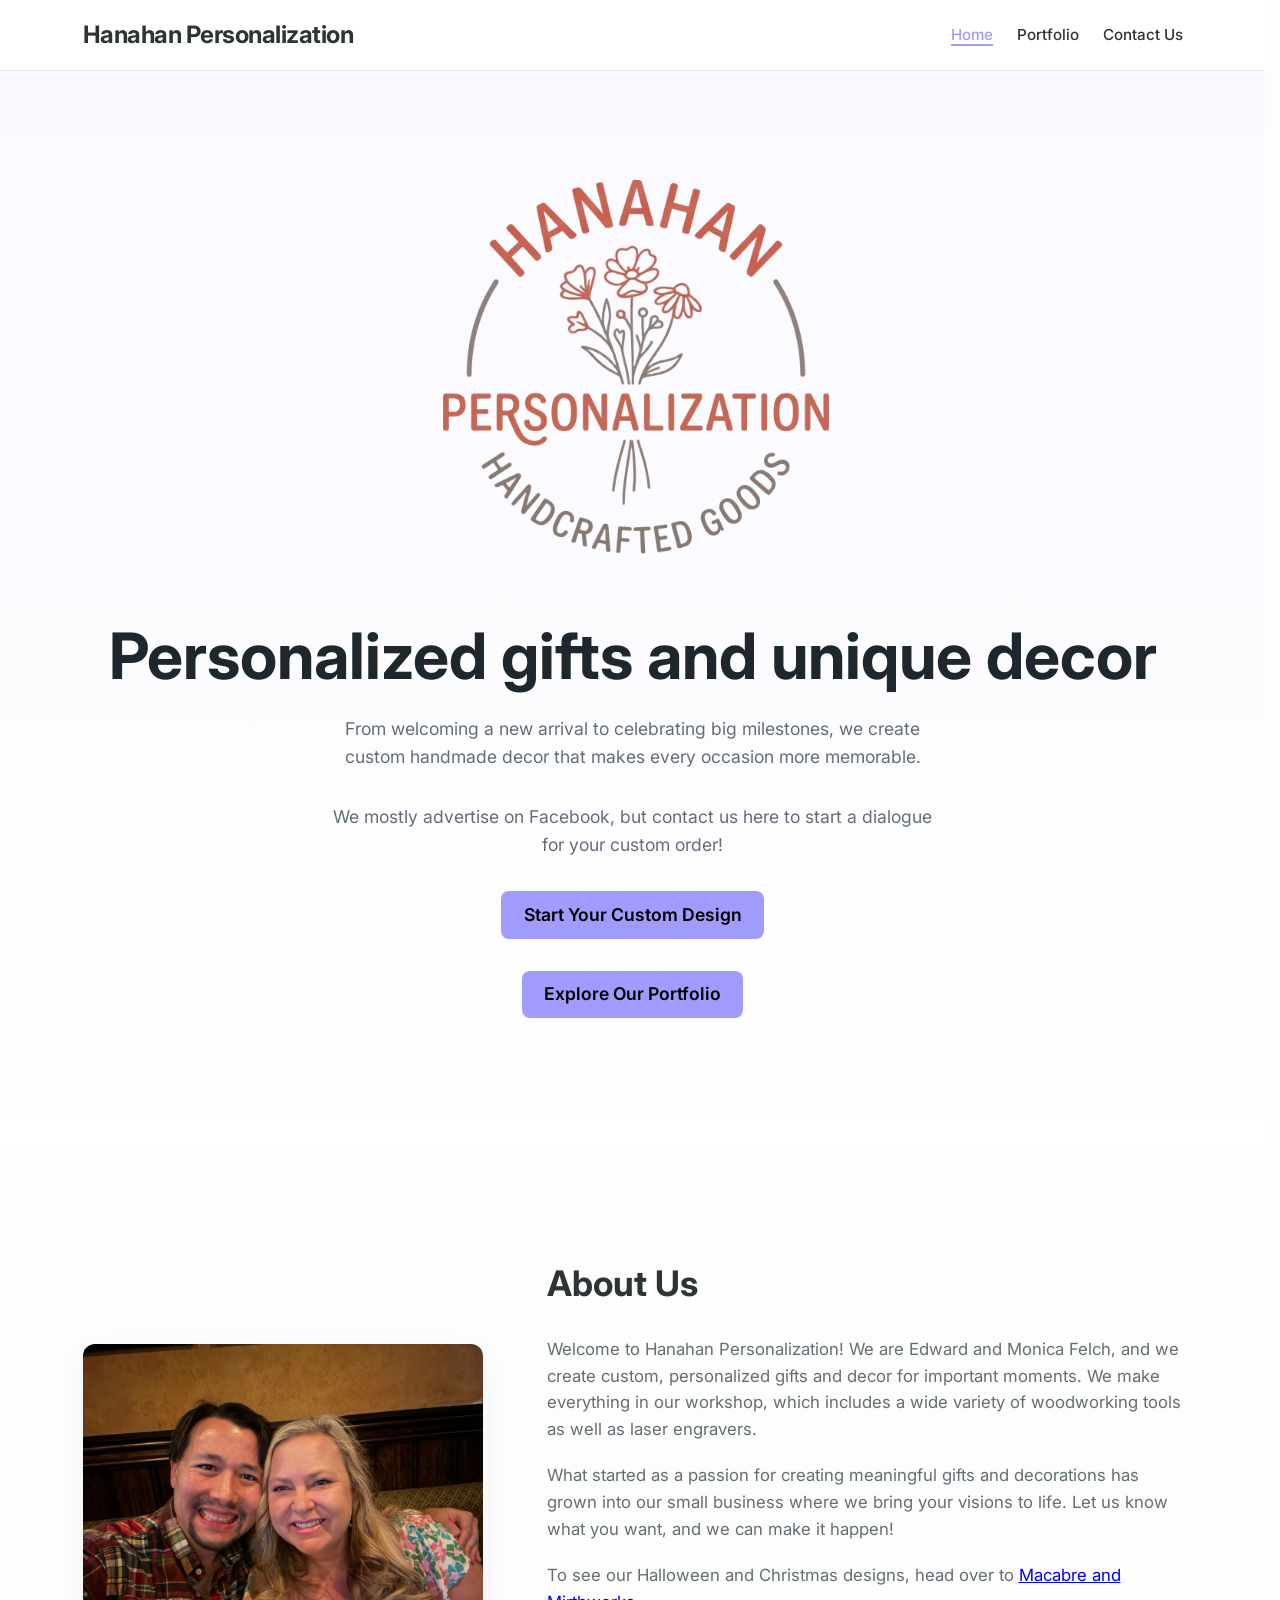
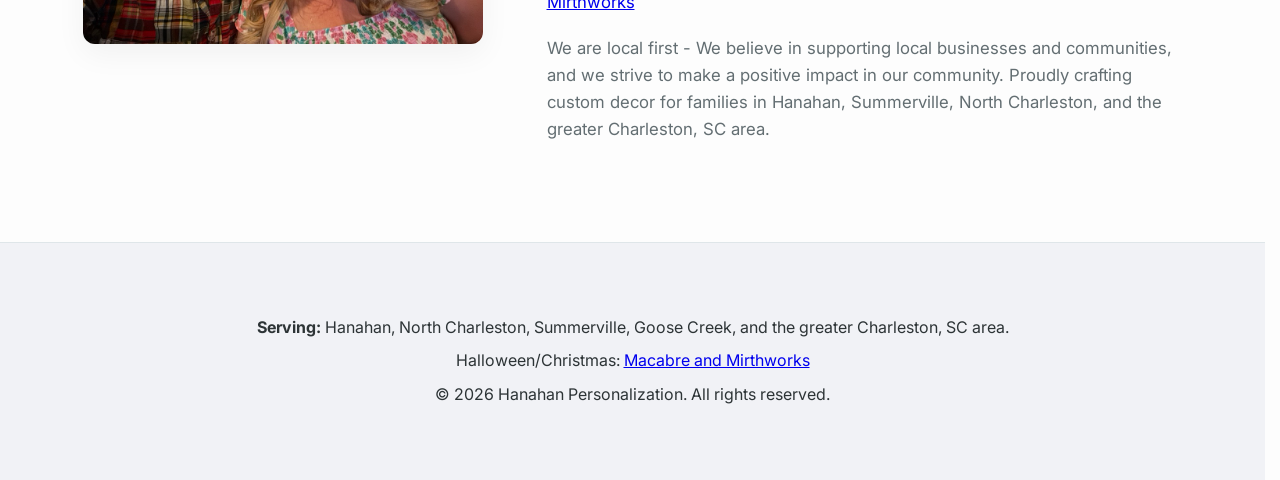
==== index.html @ 1713a5b5 "updates" ====
<!DOCTYPE html>
<html lang="en">
<head>
    <meta charset="utf-8">
    <title>Custom Handmade Gifts & Laser Engraving | Hanahan Personalization</title>
    <meta content="Discover custom handmade decor and personalized wooden gifts by Hanahan Personalization. Local woodworking and laser engraving for unique gifts." name="description">
    <meta content="Hanahan Personalization, custom gifts Hanahan SC, personalized nursery decor, handmade graduation gifts, laser engraved gifts Charleston" name="keywords">
    <meta content="Hanahan Personalization" name="author">
    <meta content="width=device-width, initial-scale=1" name="viewport">

    <!-- Canonical Tag -->
    <link rel="canonical" href="https://hanahanpersonalization.com/">

    <!-- Open Graph / Facebook -->
    <meta property="og:type" content="website">
    <meta property="og:url" content="https://hanahanpersonalization.com/">
    <meta property="og:title" content="Custom Handmade Gifts & Laser Engraving | Hanahan Personalization">
    <meta property="og:description" content="Discover custom handmade decor and personalized wooden gifts by Hanahan Personalization. Local woodworking and laser engraving for unique gifts.">
    <meta property="og:image" content="https://hanahanpersonalization.com/images/logo.svg">

    <!-- Twitter -->
    <meta name="twitter:card" content="summary_large_image">
    <meta name="twitter:url" content="https://hanahanpersonalization.com/">
    <meta name="twitter:title" content="Custom Handmade Gifts & Laser Engraving | Hanahan Personalization">
    <meta name="twitter:description" content="Discover custom handmade decor and personalized wooden gifts by Hanahan Personalization. Local woodworking and laser engraving for unique gifts.">
    <meta name="twitter:image" content="https://hanahanpersonalization.com/images/logo.svg">
    
    <!-- Structured Data for SEO -->
    <script type="application/ld+json">
    {
      "@context": "https://schema.org",
      "@type": "LocalBusiness",
      "name": "Hanahan Personalization",
      "image": "https://hanahanpersonalization.com/images/logo.svg",
      "@id": "https://hanahanpersonalization.com",
      "url": "https://hanahanpersonalization.com",
      "telephone": "",
      "address": {
        "@type": "PostalAddress",
        "streetAddress": "",
        "addressLocality": "Hanahan",
        "addressRegion": "SC",
        "postalCode": "29410",
        "addressCountry": "US"
      },
      "geo": {
        "@type": "GeoCoordinates",
        "latitude": 32.9235,
        "longitude": -80.0165
      },
      "areaServed": [
        {
          "@type": "City",
          "name": "Hanahan"
        },
        {
          "@type": "City",
          "name": "Charleston"
        },
        {
          "@type": "City",
          "name": "North Charleston"
        },
        {
          "@type": "City",
          "name": "Summerville"
        },
        {
          "@type": "City",
          "name": "Goose Creek"
        }
      ],
      "openingHoursSpecification": {
        "@type": "OpeningHoursSpecification",
        "dayOfWeek": [
          "Monday",
          "Tuesday",
          "Wednesday",
          "Thursday",
          "Friday",
          "Saturday",
          "Sunday"
        ],
        "opens": "00:00",
        "closes": "23:59"
      },
      "sameAs": [
        "https://www.facebook.com/hanahanpersonalization"
      ]
    }
    </script>
    
    <link href="https://fonts.googleapis.com" rel="preconnect">
    <link crossorigin href="https://fonts.gstatic.com" rel="preconnect">
    <link href="https://fonts.googleapis.com/css2?family=Inter:wght@400;500;600;700&display=swap" rel="stylesheet">
    
    <link href="styles.css" rel="stylesheet">
    <link rel="icon" type="image/svg+xml" href="images/logo.svg">
    <link rel="icon" type="image/x-icon" href="images/logo.ico">
</head>
<body>

<header class="site-header">
    <div class="container header-inner">
        <a class="logo" href="/">
            <span>Hanahan Personalization</span>
        </a>
        <button class="nav-toggle" aria-label="Toggle navigation">
            <span class="bar"></span>
            <span class="bar"></span>
            <span class="bar"></span>
        </button>
        <nav class="nav">
            <ul>
                <li><a class="active" href="/">Home</a></li>
                <li><a href="portfolio.html">Portfolio</a></li>
                <li><a href="contact.html">Contact Us</a></li>
            </ul>
        </nav>
    </div>
</header>

<script>
    const navToggle = document.querySelector('.nav-toggle');
    const nav = document.querySelector('.nav');

    navToggle.addEventListener('click', () => {
        nav.classList.toggle('is-open');
        navToggle.classList.toggle('is-active');
    });

    // Close menu when clicking outside
    document.addEventListener('click', (e) => {
        if (!nav.contains(e.target) && !navToggle.contains(e.target)) {
            nav.classList.remove('is-open');
            navToggle.classList.remove('is-active');
        }
    });
</script>

<main>
    <section class="hero">
        <div class="container">
            <div class="hero-logo">
                <img src="images/logo.svg" alt="Hanahan Personalization Logo" class="hero-logo-icon">
            </div>
            <h1>Personalized gifts and unique decor</h1>
            <p>From welcoming a new arrival to celebrating big milestones, we create custom handmade decor that makes every occasion more memorable.</p>
            <p>We mostly advertise on Facebook, but contact us here to start a dialogue for your custom order!</p>
            <p><a class="btn btn-primary" href="contact.html">Start Your Custom Design</a></p>
            <p><a class="btn btn-primary" href="portfolio.html">Explore Our Portfolio</a></p>
        </div>
    </section>
    
    <section class="section about-us" id="about">
        <div class="container about-inner">
            <div class="about-image">
                <img src="images/aboutus.jpeg" alt="Hanahan Personalization Founder">
            </div>
            <div class="about-content">
                <div class="section-title" style="text-align: left; margin-bottom: 1.5rem;">
                    <h2>About Us</h2>
                </div>
                <p>Welcome to Hanahan Personalization! We are Edward and Monica Felch, and we create custom, personalized gifts and decor for important moments. We make everything in our workshop, which includes a wide variety of woodworking tools as well as laser engravers.</p>
                <p>What started as a passion for creating meaningful gifts and decorations has grown into our small business where we bring your visions to life. Let us know what you want, and we can make it happen!</p>
                <p>To see our Halloween and Christmas designs, head over to <a href="https://www.macabreandmirthworks.com" target="_blank" rel="noopener noreferrer">Macabre and Mirthworks</a></p>
                <p>We are local first - We believe in supporting local businesses and communities, and we strive to make a positive impact in our community. Proudly crafting custom decor for families in Hanahan, Summerville, North Charleston, and the greater Charleston, SC area.</p>
            </div>
        </div>
    </section>
</main>

<footer class="site-footer">
    <div class="container footer-grid">
        <div class="footer-info">
            <p><strong>Serving:</strong> Hanahan, North Charleston, Summerville, Goose Creek, and the greater Charleston, SC area.</p>
            <p>Halloween/Christmas: <a href="https://www.macabreandmirthworks.com" target="_blank" rel="noopener noreferrer">Macabre and Mirthworks</a></p>
            <p>&copy; 2026 Hanahan Personalization. All rights reserved.</p>
        </div>
    </div>
</footer>

</body>
</html>
---- styles.css ----
:root {
    --bg: #fdfdfd;
    --panel: #ffffff;
    --text: #2d3436;
    --muted: #636e72;
    --brand: #a29bfe; /* soft lilac/lavender */
    --accent: #55efc4; /* soft mint */
    --border: #dfe6e9;
    --shadow: rgba(0,0,0,0.05);
}

* { box-sizing: border-box; }
html, body { height: 100%; }
html { scroll-behavior: smooth; scrollbar-gutter: stable; }
body {
    margin: 0;
    background-color: var(--bg);
    color: var(--text);
    font-family: 'Inter', system-ui, -apple-system, sans-serif;
    line-height: 1.6;
}

img { max-width: 100%; height: auto; display: block; border-radius: 8px; }

.container { width: min(1100px, 92%); margin: 0 auto; }

/* Header */
.site-header {
    position: sticky; top: 0; z-index: 20;
    background: rgba(255, 255, 255, 0.9);
    backdrop-filter: blur(10px);
    border-bottom: 1px solid var(--border);
    padding: 1rem 0;
}
.header-inner { display: flex; align-items: center; justify-content: space-between; }

.logo {
    display: flex; align-items: center; gap: .8rem; color: var(--text); text-decoration: none;
    font-size: 1.5rem; font-weight: 700; letter-spacing: -0.5px;
}
.logo-icon {
    width: 40px; height: 40px; border-radius: 10px;
    display: flex; align-items: center; justify-content: center;
}

/* Navigation */
.nav ul { list-style: none; display: flex; gap: 1.5rem; margin: 0; padding: 0; }
.nav a { color: var(--text); text-decoration: none; font-weight: 500; font-size: 0.95rem; }
.nav a:hover:not(.btn) { color: var(--brand); }
.nav a.active { color: var(--brand); border-bottom: 2px solid var(--brand); }

/* Mobile Navigation Toggle */
.nav-toggle {
    display: none;
    flex-direction: column;
    justify-content: space-around;
    width: 2rem;
    height: 2rem;
    background: transparent;
    border: none;
    cursor: pointer;
    padding: 0;
    z-index: 30;
}

.nav-toggle .bar {
    width: 2rem;
    height: 0.25rem;
    background: var(--text);
    border-radius: 10px;
    transition: all 0.3s linear;
    position: relative;
    transform-origin: 1px;
}

@media (max-width: 768px) {
    .nav-toggle {
        display: flex;
    }

    .nav {
        position: absolute;
        top: 100%;
        right: 0;
        background: var(--panel);
        width: 100%;
        border-bottom: 1px solid var(--border);
        padding: 1rem 0;
        display: none;
        box-shadow: 0 10px 15px var(--shadow);
    }

    .nav.is-open {
        display: block;
    }

    .nav ul {
        flex-direction: column;
        align-items: center;
        gap: 1rem;
    }

    .nav a.active {
        border-bottom: none;
        color: var(--brand);
        font-weight: 700;
    }

    /* Hamburger Animation */
    .nav-toggle.is-active .bar:nth-child(1) {
        transform: rotate(45deg);
    }

    .nav-toggle.is-active .bar:nth-child(2) {
        opacity: 0;
    }

    .nav-toggle.is-active .bar:nth-child(3) {
        transform: rotate(-45deg);
    }
}

/* Forms */
.contact-container {
    max-width: 600px;
    margin: 0 auto;
}

.contact-form {
    background: var(--panel);
    padding: 2.5rem;
    border-radius: 12px;
    border: 1px solid var(--border);
    box-shadow: 0 4px 6px var(--shadow);
}

.form-row {
    margin-bottom: 1.5rem;
}

.form-row label {
    display: block;
    margin-bottom: 0.5rem;
    font-weight: 500;
    font-size: 0.9rem;
    color: var(--text);
}

.form-row input, 
.form-row textarea {
    width: 100%;
    padding: 0.8rem;
    border: 1px solid var(--border);
    border-radius: 8px;
    font-family: inherit;
    font-size: 1rem;
    transition: all 0.2s;
    background-color: #fff;
}

.form-row input:focus, 
.form-row textarea:focus {
    outline: none;
    border-color: var(--brand);
    box-shadow: 0 0 0 3px rgba(162, 155, 254, 0.1);
}

.hp-field {
    display: none;
}

.form-actions {
    margin-top: 2rem;
}

.form-actions .btn {
    width: 100%;
    border: none;
    cursor: pointer;
    font-size: 1rem;
}

.contact-info {
    margin-top: 3rem;
    text-align: center;
}

.contact-info a {
    color: var(--brand);
    text-decoration: none;
    font-weight: 600;
}

.contact-info a:hover {
    text-decoration: underline;
}

/* Hero */
.hero { padding: 6rem 0; text-align: center; background: linear-gradient(to bottom, #f9f9ff, #ffffff); }
.hero-logo { margin-bottom: 2rem; display: flex; justify-content: center; }
.hero-logo-icon { width: 400px; height: 400px; max-width: 90%; }
.hero h1 { font-size: clamp(2.5rem, 5vw, 4rem); line-height: 1.1; margin-bottom: 1.5rem; color: #1e272e; }
.hero p { max-width: 600px; margin: 0 auto 2rem; color: var(--muted); font-size: 1.1rem; }

/* Sections */
.section { padding: 5rem 0; }
.section-title { text-align: center; margin-bottom: 3rem; }
.section-title h2 { font-size: 2.2rem; margin-bottom: 0.5rem; }
.section-title p { color: var(--muted); }

/* About Us */
.about-inner {
    display: flex;
    align-items: center;
    gap: 4rem;
}
.about-image {
    flex: 1;
    max-width: 400px;
}
.about-image img {
    width: 100%;
    border-radius: 12px;
    box-shadow: 0 10px 30px var(--shadow);
}
.about-content {
    flex: 1.5;
}
.about-content p {
    margin-bottom: 1.2rem;
    font-size: 1.05rem;
    color: var(--muted);
}
@media (max-width: 768px) {
    .about-inner {
        flex-direction: column;
        gap: 2rem;
        text-align: center;
    }
    .about-content .section-title {
        text-align: center !important;
    }
}

/* Product Grid */
.portfolio-group {
    margin-bottom: 4rem;
}
.group-title {
    font-size: 1.8rem;
    margin-bottom: 1.5rem;
    padding-bottom: 0.5rem;
    border-bottom: 2px solid var(--brand);
    display: inline-block;
}
.empty-message {
    color: var(--muted);
    font-style: italic;
    grid-column: 1 / -1;
    padding: 2rem;
    background: #f8f9fa;
    border-radius: 8px;
    text-align: center;
}
.product-grid {
    display: grid;
    grid-template-columns: repeat(5, 1fr);
    gap: 1rem;
}
@media (max-width: 900px) {
    .product-grid {
        grid-template-columns: repeat(auto-fit, minmax(150px, 1fr));
    }
}
.product-card {
    background: var(--panel);
    border: 1px solid var(--border);
    border-radius: 12px;
    overflow: hidden;
    transition: transform 0.2s, box-shadow 0.2s;
    cursor: zoom-in;
}
.product-card:hover {
    transform: translateY(-5px);
    box-shadow: 0 10px 20px var(--shadow);
}
.product-image {
    aspect-ratio: 1/1;
    overflow: hidden;
    background: #f1f2f6;
    position: relative;
}
.product-image::after {
    content: '';
    position: absolute;
    inset: 0;
    background: var(--brand);
    opacity: 0;
    transition: opacity 0.3s ease;
    mix-blend-mode: overlay;
}
.product-card:hover .product-image::after {
    opacity: 0.2;
}
.product-image img {
    width: 100%; height: 100%; object-fit: cover;
    transition: transform 0.5s cubic-bezier(0.4, 0, 0.2, 1);
}
.product-card:hover .product-image img {
    transform: scale(1.08);
}
.product-info { padding: 0.8rem; }
.product-info h3 { margin: 0 0 0.3rem; font-size: 1rem; }
.product-info p { margin: 0; color: var(--muted); font-size: 0.8rem; }

/* Image modal */
.modal {
    position: fixed;
    inset: 0;
    display: grid;
    place-items: center;
    background: rgba(0, 0, 0, 0.8);
    opacity: 0;
    visibility: hidden;
    transition: opacity .2s ease, visibility .2s ease;
    z-index: 1000;
}
.modal.is-open {
    opacity: 1;
    visibility: visible;
}
.modal-backdrop {
    position: absolute;
    inset: 0;
}
.modal-dialog {
    position: relative;
    background: var(--panel);
    border: 1px solid var(--border);
    border-radius: 12px;
    padding: 0.5rem;
    box-shadow: 0 20px 50px rgba(0,0,0,0.3);
    width: fit-content;
    max-width: 95vw;
    max-height: 95vh;
    display: flex;
    flex-direction: column;
    align-items: center;
}
.modal-dialog img {
    max-width: 100%;
    width: auto;
    height: auto;
    display: block;
    border-radius: 8px;
    object-fit: contain;
    max-height: 80vh;
}
.modal-caption {
    margin: 0.5rem 0.25rem 0;
    color: var(--text);
    font-weight: 500;
    text-align: center;
}
.modal-close {
    position: absolute;
    top: -40px;
    right: 0;
    background: transparent;
    border: none;
    color: white;
    font-size: 2.5rem;
    line-height: 1;
    width: 40px;
    height: 40px;
    cursor: pointer;
    display: flex;
    align-items: center;
    justify-content: center;
}
.modal-close:hover {
    color: var(--brand);
}
body.modal-open {
    overflow: hidden;
}

/* Footer */
.site-footer {
    padding: 4rem 0; background: #f1f2f6; border-top: 1px solid var(--border);
    text-align: center;
}
.footer-info p {
    margin: 0.5rem 0;
}
.footer-info strong {
    color: var(--text);
}
.footer-social { display: flex; justify-content: center; gap: 1.5rem; margin-bottom: 2rem; }
.footer-social a { color: var(--muted); font-size: 1.5rem; text-decoration: none; }
.footer-social a:hover { color: var(--brand); }

.footer-logo { margin-bottom: 1.5rem; display: flex; justify-content: center; }
.footer-logo-icon { width: 60px; height: 60px; }

.btn {
    display: inline-block; padding: 0.6rem 1.4rem; border-radius: 8px;
    font-weight: 600; text-decoration: none; transition: all 0.2s ease;
    border: none; cursor: pointer;
}
.btn-primary { background: var(--brand); color: black; }
.btn-primary:hover { 
    background: #9389f7; /* slightly darker/more saturated lilac */
    color: white;
    transform: translateY(-2px);
    box-shadow: 0 4px 12px rgba(162, 155, 254, 0.3);
}
.btn-primary:active {
    transform: translateY(0);
}

.nav .btn {
    padding: 0.5rem 1.2rem;
    font-size: 0.9rem;
}
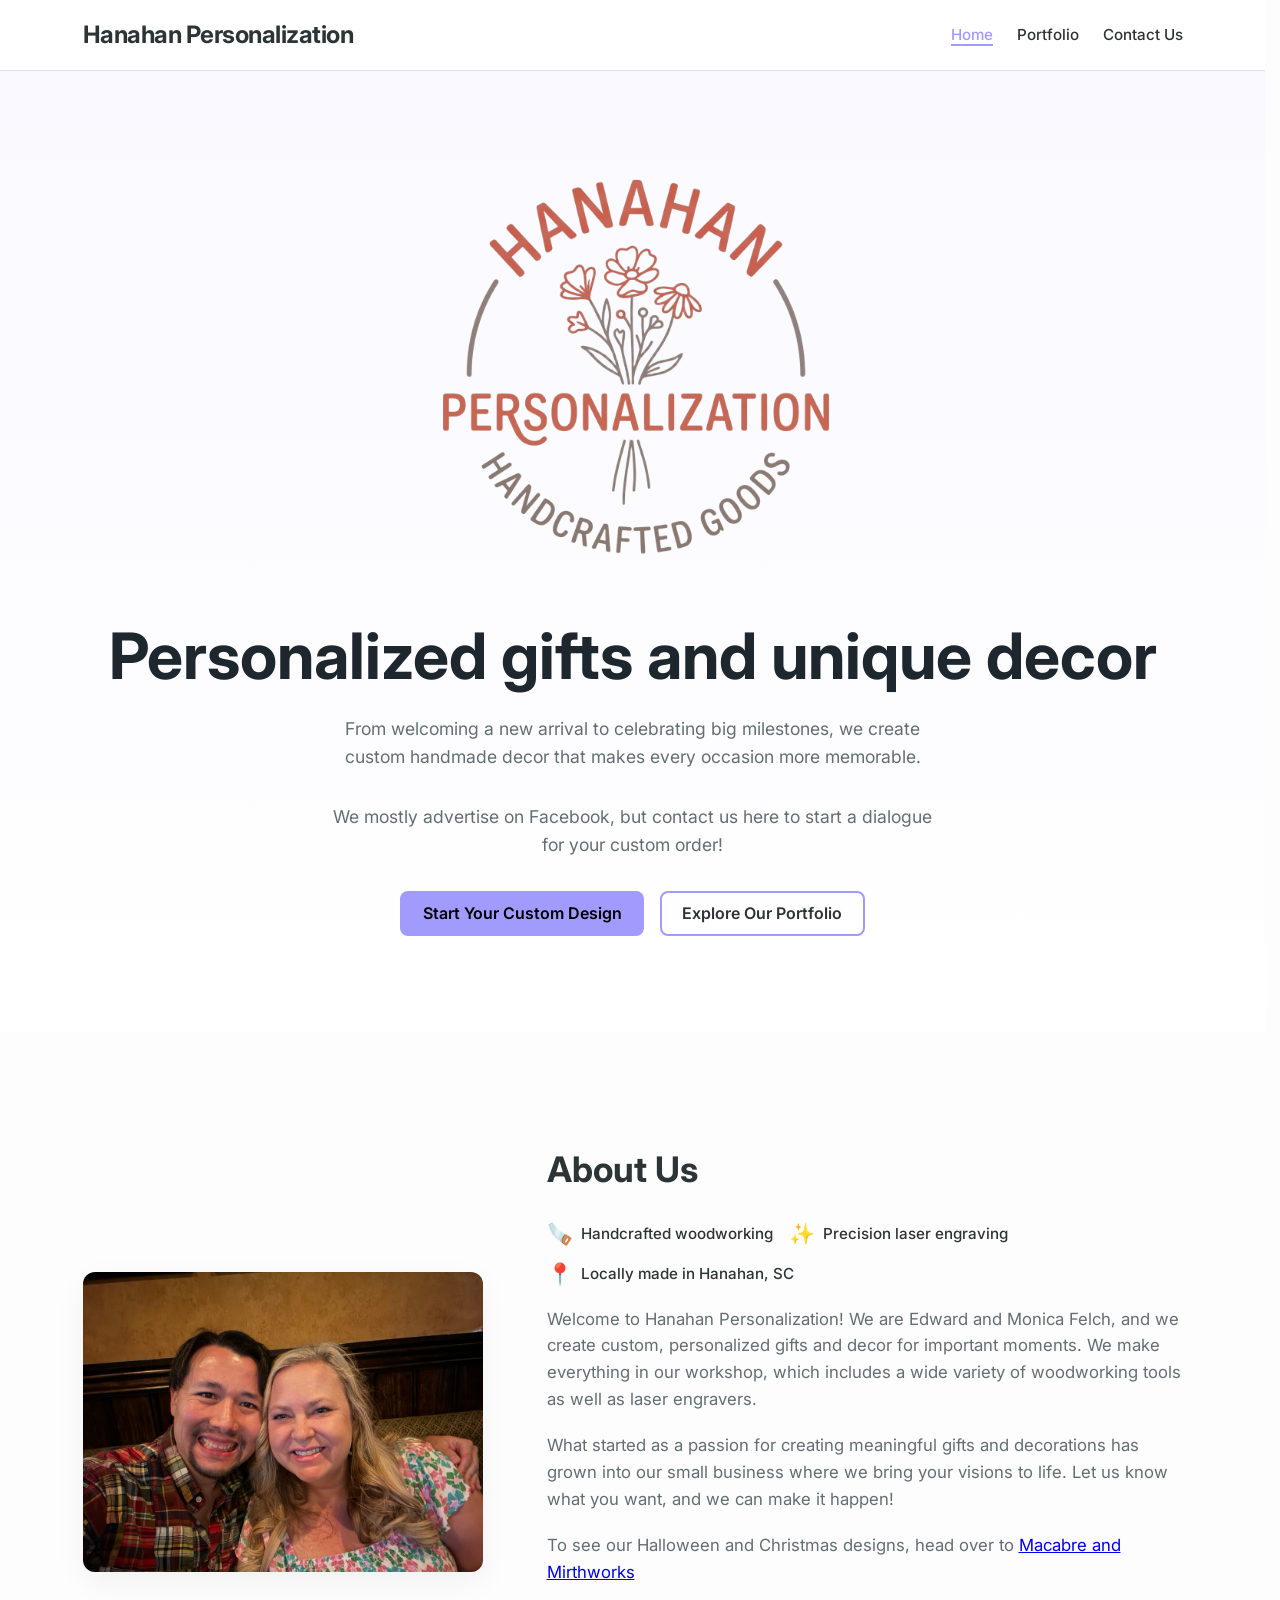
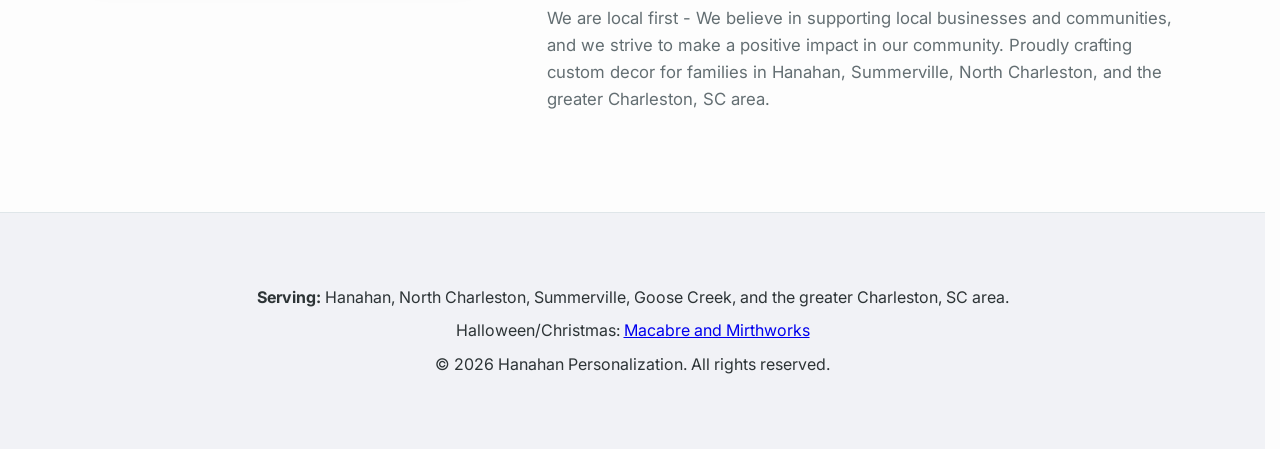
==== commit d670ba3b: "updates" ====
--- a/index.html
+++ b/index.html
@@ -34,10 +34,10 @@
       "image": "https://hanahanpersonalization.com/images/logo.svg",
       "@id": "https://hanahanpersonalization.com",
       "url": "https://hanahanpersonalization.com",
-      "telephone": "",
+      "telephone": "+1-843-000-0000",
       "address": {
         "@type": "PostalAddress",
-        "streetAddress": "",
+        "streetAddress": "Hanahan, SC",
         "addressLocality": "Hanahan",
         "addressRegion": "SC",
         "postalCode": "29410",
@@ -97,6 +97,7 @@
     <link href="styles.css" rel="stylesheet">
     <link rel="icon" type="image/svg+xml" href="images/logo.svg">
     <link rel="icon" type="image/x-icon" href="images/logo.ico">
+    <script src="scripts.js" defer></script>
 </head>
 <body>
 
@@ -120,47 +121,36 @@
     </div>
 </header>
 
-<script>
-    const navToggle = document.querySelector('.nav-toggle');
-    const nav = document.querySelector('.nav');
-
-    navToggle.addEventListener('click', () => {
-        nav.classList.toggle('is-open');
-        navToggle.classList.toggle('is-active');
-    });
-
-    // Close menu when clicking outside
-    document.addEventListener('click', (e) => {
-        if (!nav.contains(e.target) && !navToggle.contains(e.target)) {
-            nav.classList.remove('is-open');
-            navToggle.classList.remove('is-active');
-        }
-    });
-</script>
-
 <main>
     <section class="hero">
         <div class="container">
             <div class="hero-logo">
-                <img src="images/logo.svg" alt="Hanahan Personalization Logo" class="hero-logo-icon">
+                <img src="images/logo.svg" alt="Hanahan Personalization Logo" class="hero-logo-icon" width="200" height="200">
             </div>
             <h1>Personalized gifts and unique decor</h1>
             <p>From welcoming a new arrival to celebrating big milestones, we create custom handmade decor that makes every occasion more memorable.</p>
             <p>We mostly advertise on Facebook, but contact us here to start a dialogue for your custom order!</p>
-            <p><a class="btn btn-primary" href="contact.html">Start Your Custom Design</a></p>
-            <p><a class="btn btn-primary" href="portfolio.html">Explore Our Portfolio</a></p>
+            <div class="hero-actions">
+                <a class="btn btn-primary" href="contact.html">Start Your Custom Design</a>
+                <a class="btn btn-secondary" href="portfolio.html">Explore Our Portfolio</a>
+            </div>
         </div>
     </section>
     
     <section class="section about-us" id="about">
         <div class="container about-inner">
             <div class="about-image">
-                <img src="images/aboutus.jpeg" alt="Hanahan Personalization Founder">
+                <img src="images/aboutus.jpeg" alt="Hanahan Personalization Founder" width="600" height="450" loading="lazy">
             </div>
             <div class="about-content">
-                <div class="section-title" style="text-align: left; margin-bottom: 1.5rem;">
+                <div class="section-title about-title">
                     <h2>About Us</h2>
                 </div>
+                <ul class="about-highlights">
+                    <li><span class="about-icon" aria-hidden="true">🪚</span> Handcrafted woodworking</li>
+                    <li><span class="about-icon" aria-hidden="true">✨</span> Precision laser engraving</li>
+                    <li><span class="about-icon" aria-hidden="true">📍</span> Locally made in Hanahan, SC</li>
+                </ul>
                 <p>Welcome to Hanahan Personalization! We are Edward and Monica Felch, and we create custom, personalized gifts and decor for important moments. We make everything in our workshop, which includes a wide variety of woodworking tools as well as laser engravers.</p>
                 <p>What started as a passion for creating meaningful gifts and decorations has grown into our small business where we bring your visions to life. Let us know what you want, and we can make it happen!</p>
                 <p>To see our Halloween and Christmas designs, head over to <a href="https://www.macabreandmirthworks.com" target="_blank" rel="noopener noreferrer">Macabre and Mirthworks</a></p>
--- a/styles.css
+++ b/styles.css
@@ -246,6 +246,7 @@
 /* Product Grid */
 .portfolio-group {
     margin-bottom: 4rem;
+    scroll-margin-top: 140px;
 }
 .group-title {
     font-size: 1.8rem;
@@ -263,6 +264,33 @@
     border-radius: 8px;
     text-align: center;
 }
+/* Breadcrumbs */
+.breadcrumbs { margin-bottom: 1rem; }
+.breadcrumbs ol {
+    list-style: none; display: flex; flex-wrap: wrap; gap: 0.5rem;
+    margin: 0; padding: 0; font-size: 0.85rem; color: var(--muted);
+}
+.breadcrumbs li + li::before { content: '/'; margin-right: 0.5rem; color: var(--border); }
+.breadcrumbs a { color: var(--muted); text-decoration: none; }
+.breadcrumbs a:hover { color: var(--brand); }
+.breadcrumbs li[aria-current="page"] { color: var(--text); font-weight: 500; }
+
+/* Portfolio category filter/jump bar */
+.portfolio-filter {
+    position: sticky; top: 72px; z-index: 15;
+    display: flex; flex-wrap: wrap; gap: 0.5rem;
+    padding: 0.75rem 0; margin-bottom: 1.5rem;
+    background: rgba(255, 255, 255, 0.9);
+    backdrop-filter: blur(10px);
+    border-bottom: 1px solid var(--border);
+}
+.portfolio-filter a {
+    color: var(--text); text-decoration: none; font-weight: 500;
+    font-size: 0.9rem; padding: 0.4rem 0.9rem; border-radius: 999px;
+    border: 1px solid var(--border); transition: all 0.2s ease;
+}
+.portfolio-filter a:hover { background: var(--brand); color: #000000; border-color: var(--brand); }
+
 .product-grid {
     display: grid;
     grid-template-columns: repeat(5, 1fr);
@@ -314,8 +342,8 @@
 .product-info h3 { margin: 0 0 0.3rem; font-size: 1rem; }
 .product-info p { margin: 0; color: var(--muted); font-size: 0.8rem; }
 
-/* Image modal */
-.modal {
+/* Image Modal */
+dialog.modal {
     position: fixed;
     inset: 0;
     display: grid;
@@ -325,10 +353,19 @@
     visibility: hidden;
     transition: opacity .2s ease, visibility .2s ease;
     z-index: 1000;
-}
-.modal.is-open {
+    border: none;
+    width: 100%;
+    height: 100%;
+    margin: 0;
+    padding: 0;
+}
+dialog.modal[open] {
     opacity: 1;
     visibility: visible;
+    display: grid;
+}
+dialog.modal::backdrop {
+    background: rgba(0, 0, 0, 0.8);
 }
 .modal-backdrop {
     position: absolute;
@@ -382,9 +419,58 @@
 .modal-close:hover {
     color: var(--brand);
 }
+.modal-nav {
+    position: absolute;
+    top: 50%;
+    transform: translateY(-50%);
+    background: rgba(0, 0, 0, 0.5);
+    border: none;
+    color: white;
+    font-size: 2rem;
+    line-height: 1;
+    width: 48px;
+    height: 48px;
+    border-radius: 50%;
+    cursor: pointer;
+    display: flex;
+    align-items: center;
+    justify-content: center;
+    transition: background 0.2s ease;
+}
+.modal-nav:hover { background: var(--brand); color: #000000; }
+.modal-prev { left: 0.5rem; }
+.modal-next { right: 0.5rem; }
 body.modal-open {
     overflow: hidden;
 }
+
+/* Back to top button */
+.back-to-top {
+    position: fixed;
+    bottom: 1.5rem;
+    right: 1.5rem;
+    width: 3rem;
+    height: 3rem;
+    border-radius: 50%;
+    background: var(--brand);
+    color: #000000;
+    border: none;
+    font-size: 1.5rem;
+    line-height: 1;
+    cursor: pointer;
+    box-shadow: 0 4px 12px var(--shadow);
+    opacity: 0;
+    visibility: hidden;
+    transform: translateY(10px);
+    transition: opacity 0.3s ease, transform 0.3s ease, visibility 0.3s ease, background 0.2s ease;
+    z-index: 900;
+}
+.back-to-top.is-visible {
+    opacity: 1;
+    visibility: visible;
+    transform: translateY(0);
+}
+.back-to-top:hover { background: #6c5ce7; color: #ffffff; }
 
 /* Footer */
 .site-footer {
@@ -409,15 +495,79 @@
     font-weight: 600; text-decoration: none; transition: all 0.2s ease;
     border: none; cursor: pointer;
 }
-.btn-primary { background: var(--brand); color: black; }
+.btn-primary { background: var(--brand); color: #000000; }
 .btn-primary:hover { 
-    background: #9389f7; /* slightly darker/more saturated lilac */
-    color: white;
+    background: #6c5ce7; /* darker lilac for better contrast with white text */
+    color: #ffffff;
     transform: translateY(-2px);
     box-shadow: 0 4px 12px rgba(162, 155, 254, 0.3);
 }
 .btn-primary:active {
     transform: translateY(0);
+}
+.btn-secondary {
+    background: transparent;
+    color: var(--text);
+    border: 2px solid var(--brand);
+    padding: calc(0.6rem - 2px) calc(1.4rem - 2px);
+}
+.btn-secondary:hover {
+    background: var(--brand);
+    color: #000000;
+    transform: translateY(-2px);
+    box-shadow: 0 4px 12px rgba(162, 155, 254, 0.3);
+}
+.btn-secondary:active {
+    transform: translateY(0);
+}
+
+/* Hero actions */
+.hero-actions {
+    display: flex;
+    flex-wrap: wrap;
+    gap: 1rem;
+    justify-content: center;
+    margin-top: 1rem;
+}
+
+/* About highlights */
+.about-highlights {
+    list-style: none;
+    margin: 0 0 1.2rem;
+    padding: 0;
+    display: flex;
+    flex-wrap: wrap;
+    gap: 1rem;
+}
+.about-highlights li {
+    display: flex;
+    align-items: center;
+    gap: 0.5rem;
+    font-weight: 500;
+    font-size: 0.95rem;
+}
+.about-icon { font-size: 1.3rem; line-height: 1; }
+
+/* CTA Section */
+.cta-section {
+    background: #f8f9fa;
+    text-align: center;
+    padding: 4rem 0;
+}
+.cta-section p {
+    margin-bottom: 2rem;
+    color: var(--muted);
+}
+.cta-section .btn {
+    padding: 1rem 2rem;
+    font-size: 1.1rem;
+    text-decoration: none;
+    display: inline-block;
+}
+
+.about-title {
+    text-align: left;
+    margin-bottom: 1.5rem;
 }
 
 .nav .btn {
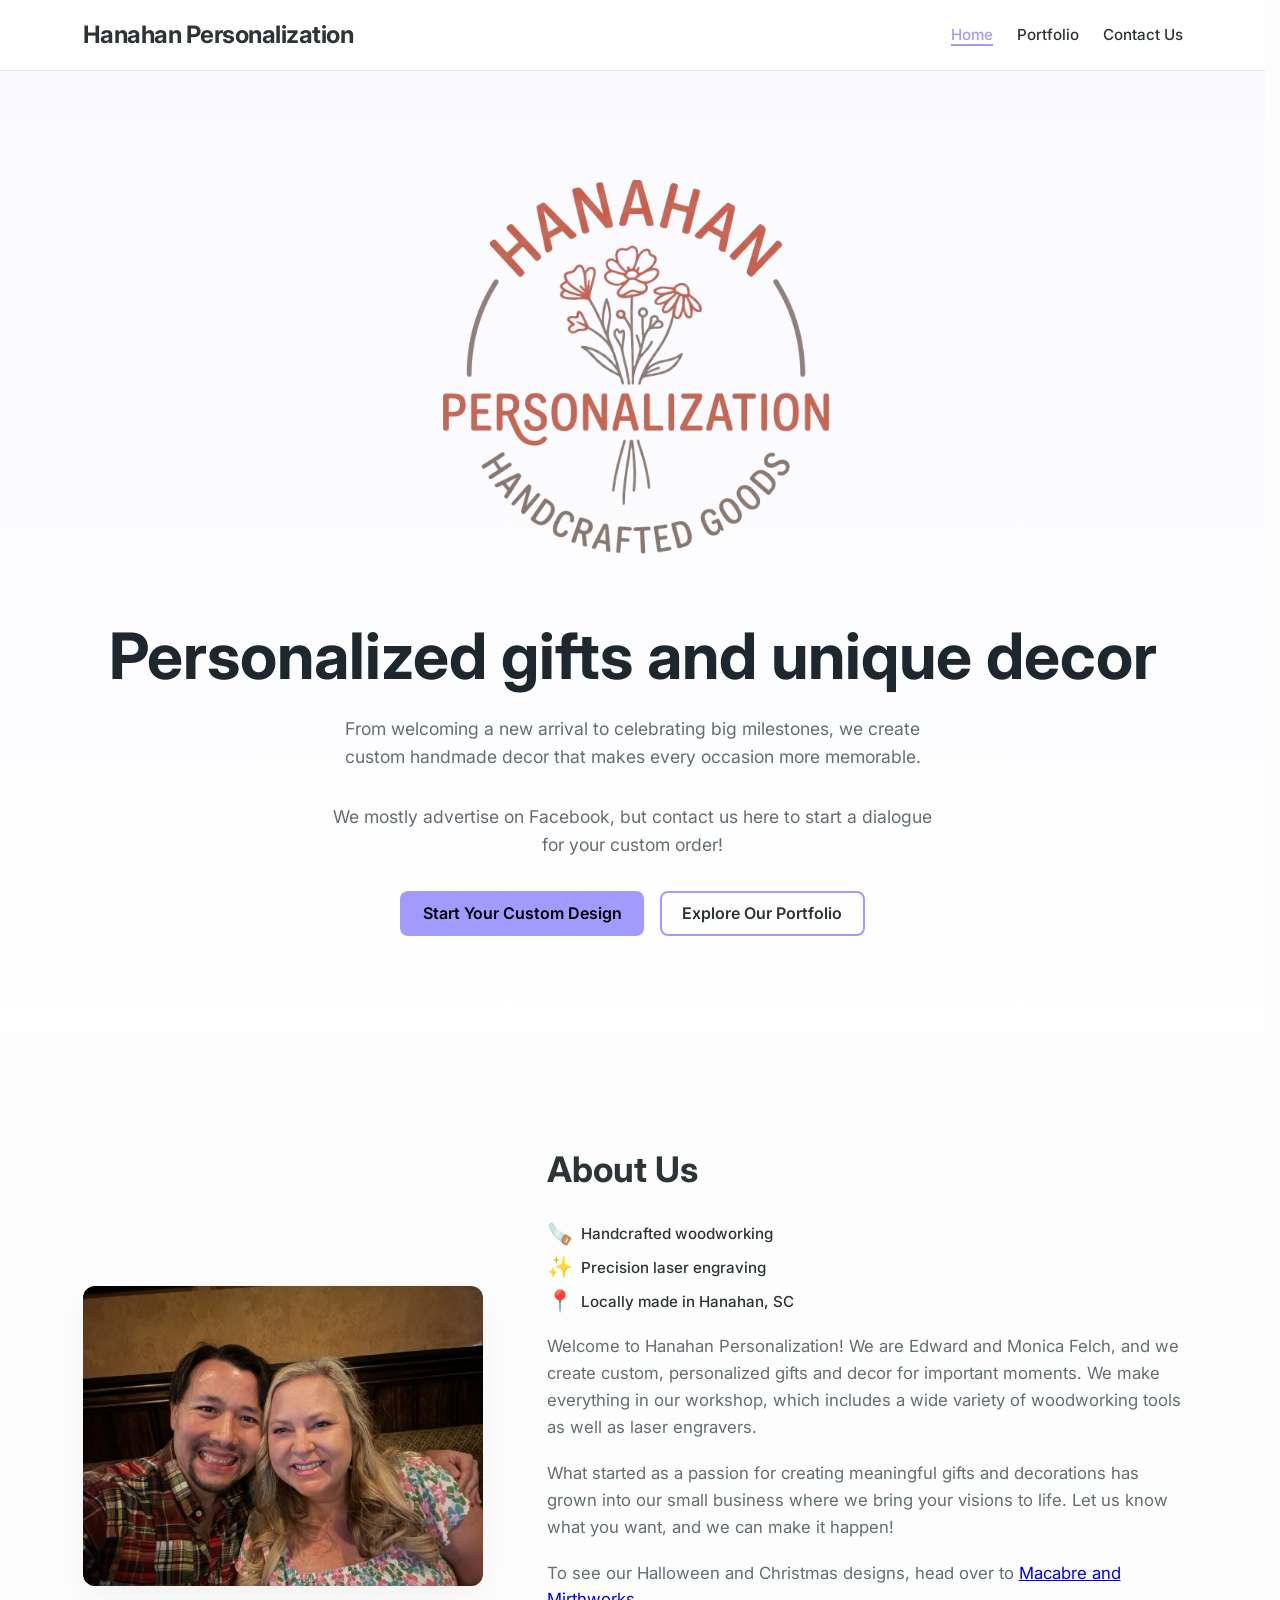
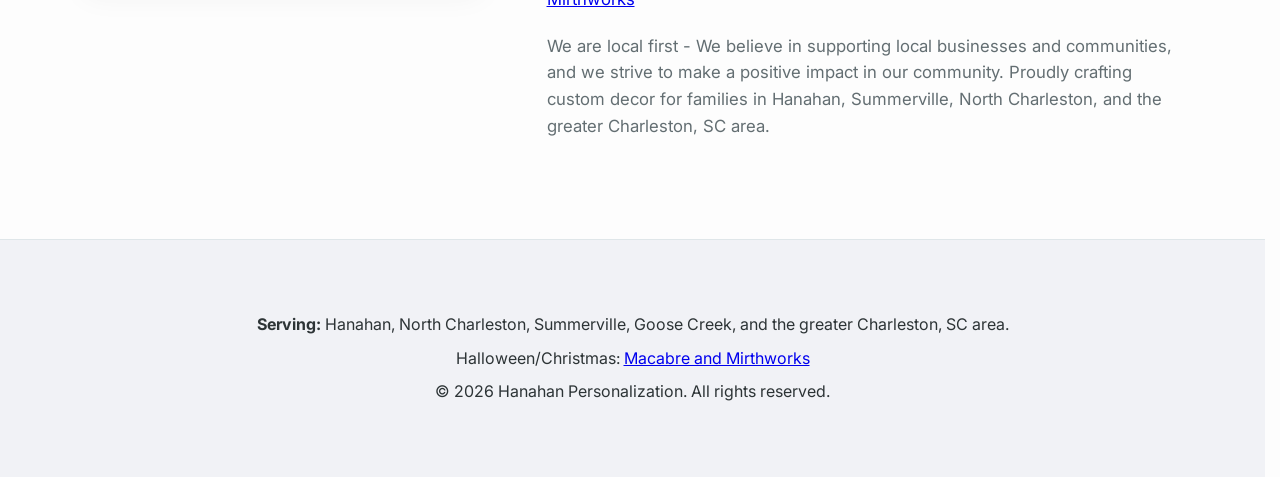
==== commit ff4efea2: "updates" ====
--- a/index.html
+++ b/index.html
@@ -34,10 +34,10 @@
       "image": "https://hanahanpersonalization.com/images/logo.svg",
       "@id": "https://hanahanpersonalization.com",
       "url": "https://hanahanpersonalization.com",
-      "telephone": "+1-843-000-0000",
+      "telephone": "+1-843-410-9742",
       "address": {
         "@type": "PostalAddress",
-        "streetAddress": "Hanahan, SC",
+        "streetAddress": "1904 Wild Indigo Way, Hanahan, SC",
         "addressLocality": "Hanahan",
         "addressRegion": "SC",
         "postalCode": "29410",
@@ -140,7 +140,7 @@
     <section class="section about-us" id="about">
         <div class="container about-inner">
             <div class="about-image">
-                <img src="images/aboutus.jpeg" alt="Hanahan Personalization Founder" width="600" height="450" loading="lazy">
+                <img src="images/aboutus.webp" alt="Hanahan Personalization Founder" width="600" height="450" loading="lazy">
             </div>
             <div class="about-content">
                 <div class="section-title about-title">
--- a/styles.css
+++ b/styles.css
@@ -536,8 +536,8 @@
     margin: 0 0 1.2rem;
     padding: 0;
     display: flex;
-    flex-wrap: wrap;
-    gap: 1rem;
+    flex-direction: column;
+    gap: 0.6rem;
 }
 .about-highlights li {
     display: flex;
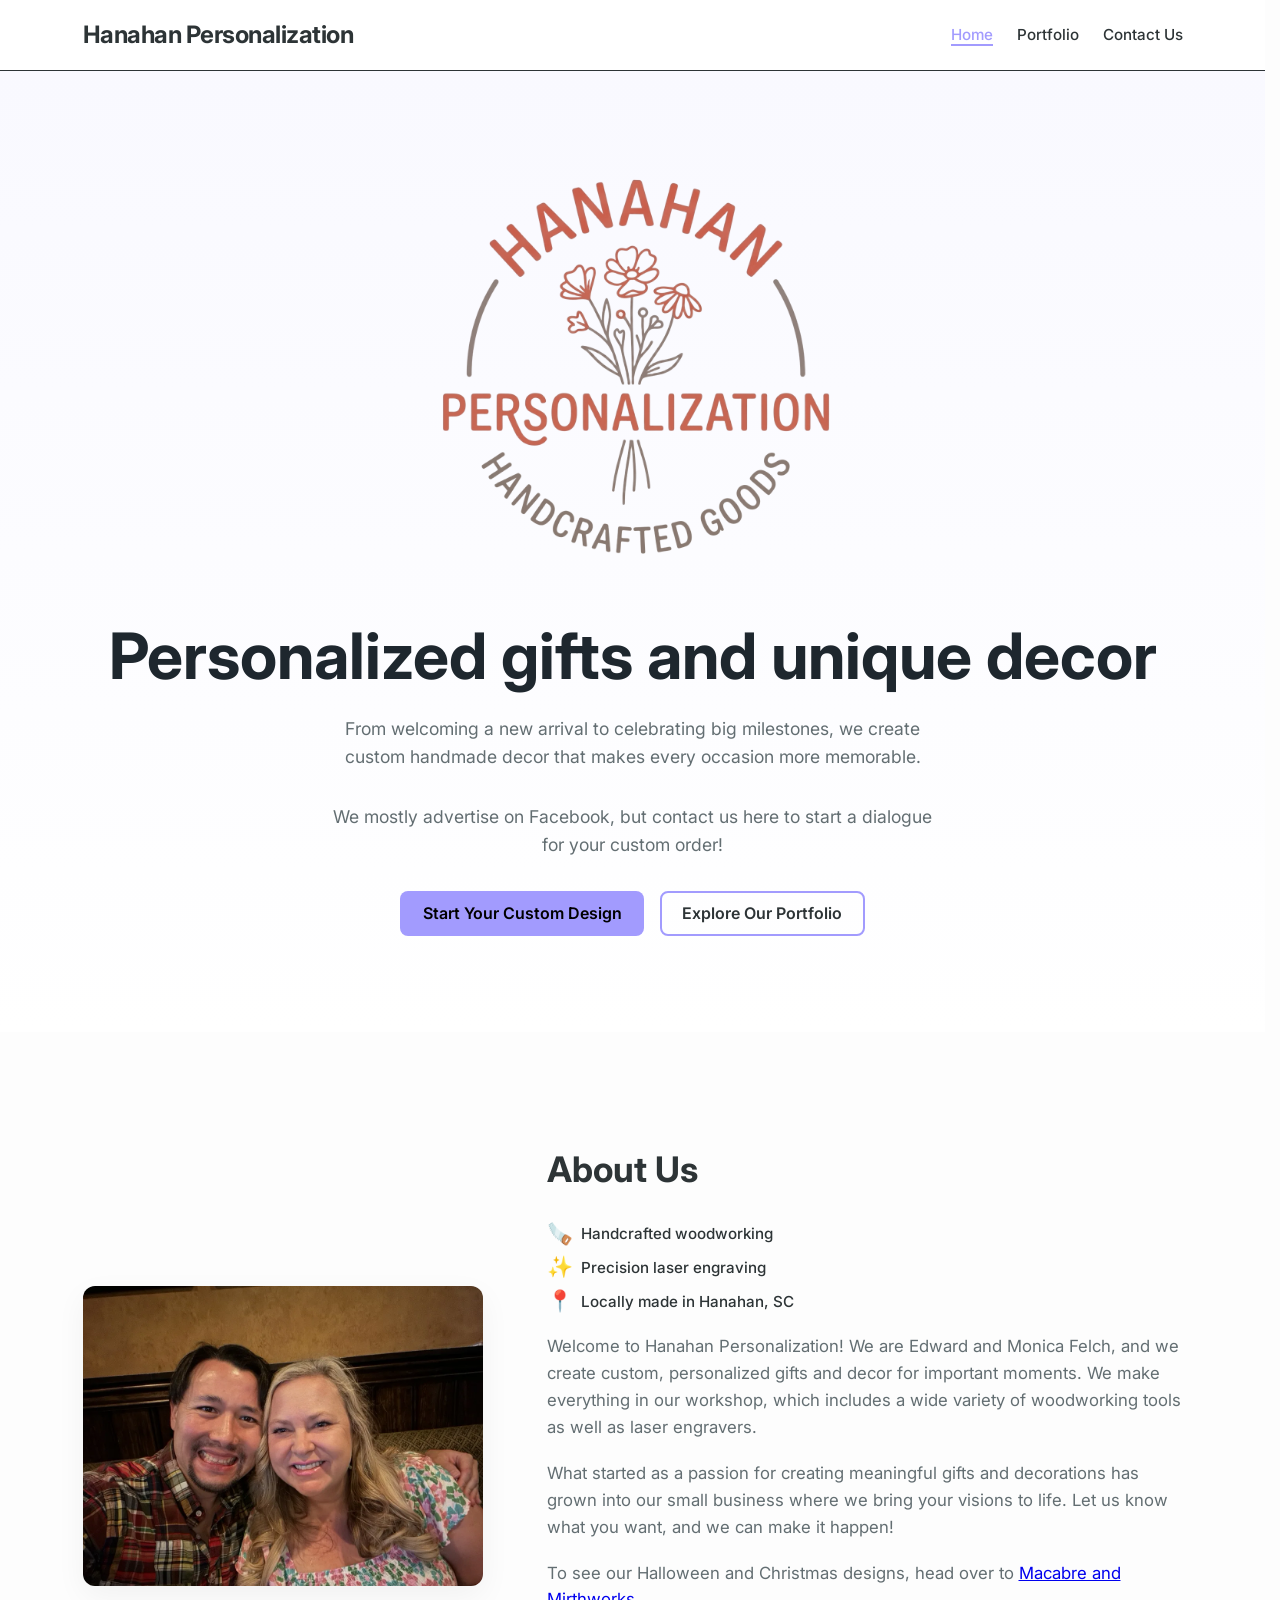
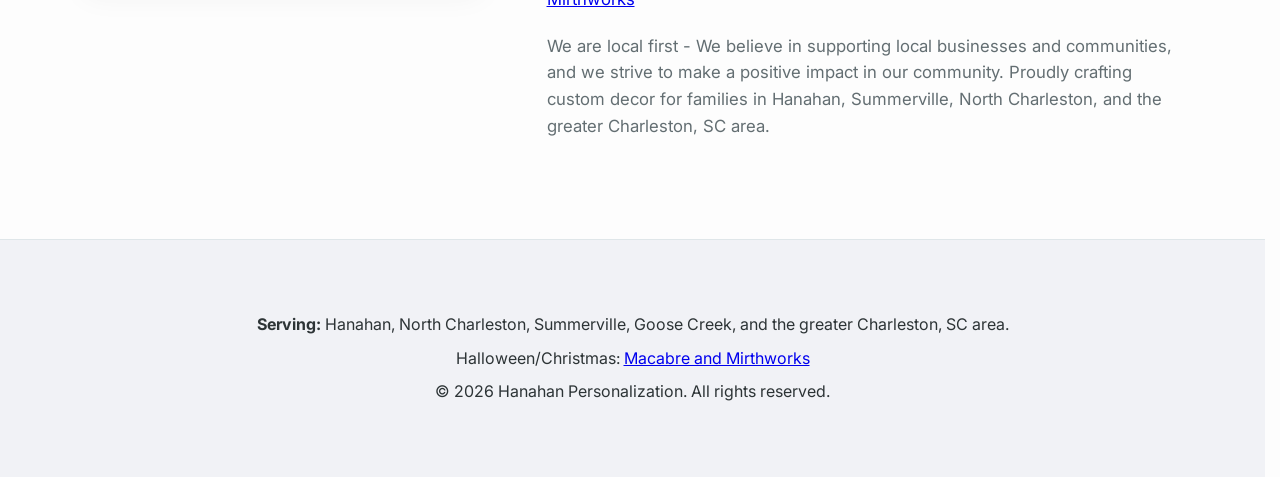
==== commit 5a2d5792: "updates" ====
--- a/index.html
+++ b/index.html
@@ -94,7 +94,8 @@
     <link crossorigin href="https://fonts.gstatic.com" rel="preconnect">
     <link href="https://fonts.googleapis.com/css2?family=Inter:wght@400;500;600;700&display=swap" rel="stylesheet">
     
-    <link href="styles.css" rel="stylesheet">
+    <link href="layout.css" rel="stylesheet">
+    <link href="theme.css" rel="stylesheet">
     <link rel="icon" type="image/svg+xml" href="images/logo.svg">
     <link rel="icon" type="image/x-icon" href="images/logo.ico">
     <script src="scripts.js" defer></script>
--- a/layout.css
+++ b/layout.css
@@ -0,0 +1,551 @@
+
+* { box-sizing: border-box; }
+html, body { height: 100%; }
+html { scroll-behavior: smooth; scrollbar-gutter: stable; }
+body {
+    margin: 0;
+    line-height: 1.6;
+}
+
+img { max-width: 100%; height: auto; display: block; border-radius: 8px; }
+
+.container { width: min(1100px, 92%); margin: 0 auto; }
+
+/* Header */
+.site-header {
+    position: sticky; top: 0; z-index: 20;
+    background: rgba(255, 255, 255, 0.9);
+    backdrop-filter: blur(10px);
+    border-bottom: 1px solid;
+    padding: 1rem 0;
+}
+.header-inner { display: flex; align-items: center; justify-content: space-between; }
+
+.logo {
+    display: flex; align-items: center; gap: .8rem; text-decoration: none;
+    font-size: 1.5rem; font-weight: 700; letter-spacing: -0.5px;
+}
+.logo-icon {
+    width: 40px; height: 40px; border-radius: 10px;
+    display: flex; align-items: center; justify-content: center;
+}
+
+/* Navigation */
+.nav ul { list-style: none; display: flex; gap: 1.5rem; margin: 0; padding: 0; }
+.nav a { text-decoration: none; font-weight: 500; font-size: 0.95rem; }
+.nav a:hover:not(.btn) { }
+.nav a.active { border-bottom: 2px solid; }
+
+/* Mobile Navigation Toggle */
+.nav-toggle {
+    display: none;
+    flex-direction: column;
+    justify-content: space-around;
+    width: 2rem;
+    height: 2rem;
+    background: transparent;
+    border: none;
+    cursor: pointer;
+    padding: 0;
+    z-index: 30;
+}
+
+.nav-toggle .bar {
+    width: 2rem;
+    height: 0.25rem;
+    border-radius: 10px;
+    transition: all 0.3s linear;
+    position: relative;
+    transform-origin: 1px;
+}
+
+@media (max-width: 768px) {
+    .nav-toggle {
+        display: flex;
+    }
+
+    .nav {
+        position: absolute;
+        top: 100%;
+        right: 0;
+        width: 100%;
+        border-bottom: 1px solid;
+        padding: 1rem 0;
+        display: none;
+    }
+
+    .nav.is-open {
+        display: block;
+    }
+
+    .nav ul {
+        flex-direction: column;
+        align-items: center;
+        gap: 1rem;
+    }
+
+    .nav a.active {
+        border-bottom: none;
+        font-weight: 700;
+    }
+
+    /* Hamburger Animation */
+    .nav-toggle.is-active .bar:nth-child(1) {
+        transform: rotate(45deg);
+    }
+
+    .nav-toggle.is-active .bar:nth-child(2) {
+        opacity: 0;
+    }
+
+    .nav-toggle.is-active .bar:nth-child(3) {
+        transform: rotate(-45deg);
+    }
+}
+
+/* Forms */
+.contact-container {
+    max-width: 600px;
+    margin: 0 auto;
+}
+
+.contact-form {
+    padding: 2.5rem;
+    border-radius: 12px;
+    border: 1px solid;
+}
+
+.form-row {
+    margin-bottom: 1.5rem;
+}
+
+.form-row label {
+    display: block;
+    margin-bottom: 0.5rem;
+    font-weight: 500;
+    font-size: 0.9rem;
+}
+
+.form-row input, 
+.form-row textarea {
+    width: 100%;
+    padding: 0.8rem;
+    border: 1px solid;
+    border-radius: 8px;
+    font-family: inherit;
+    font-size: 1rem;
+    transition: all 0.2s;
+}
+
+.form-row input:focus, 
+.form-row textarea:focus {
+    outline: none;
+}
+
+.hp-field {
+    display: none;
+}
+
+.form-actions {
+    margin-top: 2rem;
+}
+
+.form-actions .btn {
+    width: 100%;
+    border: none;
+    cursor: pointer;
+    font-size: 1rem;
+}
+
+.contact-info {
+    margin-top: 3rem;
+    text-align: center;
+}
+
+.contact-info a {
+    text-decoration: none;
+    font-weight: 600;
+}
+
+.contact-info a:hover {
+    text-decoration: underline;
+}
+
+/* Hero */
+.hero { padding: 6rem 0; text-align: center; }
+.hero-logo { margin-bottom: 2rem; display: flex; justify-content: center; }
+.hero-logo-icon { width: 400px; height: 400px; max-width: 90%; }
+.hero h1 { font-size: clamp(2.5rem, 5vw, 4rem); line-height: 1.1; margin-bottom: 1.5rem; }
+.hero p { max-width: 600px; margin: 0 auto 2rem; font-size: 1.1rem; }
+
+/* Sections */
+.section { padding: 5rem 0; }
+.section-title { text-align: center; margin-bottom: 3rem; }
+.section-title h2 { font-size: 2.2rem; margin-bottom: 0.5rem; }
+.section-title p { }
+
+/* About Us */
+.about-inner {
+    display: flex;
+    align-items: center;
+    gap: 4rem;
+}
+.about-image {
+    flex: 1;
+    max-width: 400px;
+}
+.about-image img {
+    width: 100%;
+    border-radius: 12px;
+}
+.about-content {
+    flex: 1.5;
+}
+.about-content p {
+    margin-bottom: 1.2rem;
+    font-size: 1.05rem;
+}
+@media (max-width: 768px) {
+    .about-inner {
+        flex-direction: column;
+        gap: 2rem;
+        text-align: center;
+    }
+    .about-content .section-title {
+        text-align: center !important;
+    }
+}
+
+/* Product Grid */
+.portfolio-group {
+    margin-bottom: 4rem;
+    scroll-margin-top: 140px;
+}
+.group-title {
+    font-size: 1.8rem;
+    margin-bottom: 1.5rem;
+    padding-bottom: 0.5rem;
+    border-bottom: 2px solid;
+    display: inline-block;
+}
+.empty-message {
+    font-style: italic;
+    grid-column: 1 / -1;
+    padding: 2rem;
+    border-radius: 8px;
+    text-align: center;
+}
+/* Breadcrumbs */
+.breadcrumbs { margin-bottom: 1rem; }
+.breadcrumbs ol {
+    list-style: none; display: flex; flex-wrap: wrap; gap: 0.5rem;
+    margin: 0; padding: 0; font-size: 0.85rem;
+}
+.breadcrumbs li + li::before { content: '/'; margin-right: 0.5rem; }
+.breadcrumbs a { text-decoration: none; }
+.breadcrumbs a:hover { }
+.breadcrumbs li[aria-current="page"] { font-weight: 500; }
+
+/* Portfolio category filter/jump bar */
+.portfolio-filter {
+    position: sticky; top: 88px; z-index: 15;
+    display: flex; flex-wrap: wrap; gap: 0.5rem;
+    padding: 0.75rem 1rem; margin-bottom: 1.5rem;
+    backdrop-filter: blur(10px);
+    border-bottom: 1px solid;
+    border-radius: 12px;
+    transition: background 0.25s ease, box-shadow 0.25s ease, border-color 0.25s ease;
+}
+/* Boost contrast once the bar sticks while scrolling */
+.portfolio-filter.is-stuck {
+}
+/* Fuzzy/blurred fade above the bar so content softens as it scrolls up */
+.portfolio-filter::before {
+    content: '';
+    position: absolute;
+    left: 0;
+    right: 0;
+    bottom: 100%;
+    height: 60px;
+    pointer-events: none;
+    -webkit-backdrop-filter: blur(6px);
+    backdrop-filter: blur(6px);
+    -webkit-mask-image: linear-gradient(to top, #000, transparent);
+    mask-image: linear-gradient(to top, #000, transparent);
+    opacity: 0;
+    transition: opacity 0.25s ease;
+}
+.portfolio-filter.is-stuck::before {
+    opacity: 1;
+}
+.portfolio-filter a {
+    text-decoration: none; font-weight: 600;
+    font-size: 0.9rem; padding: 0.4rem 0.9rem; border-radius: 999px;
+    border: 1px solid; transition: all 0.2s ease;
+}
+.portfolio-filter.is-stuck a { }
+.portfolio-filter a:hover { }
+
+.product-grid {
+    display: grid;
+    grid-template-columns: repeat(5, 1fr);
+    gap: 1rem;
+}
+@media (max-width: 900px) {
+    .product-grid {
+        grid-template-columns: repeat(auto-fit, minmax(150px, 1fr));
+    }
+}
+.product-card {
+    border: 1px solid;
+    border-radius: 12px;
+    overflow: hidden;
+    transition: transform 0.2s, box-shadow 0.2s;
+    cursor: zoom-in;
+}
+.product-card:hover {
+    transform: translateY(-5px);
+}
+.product-image {
+    aspect-ratio: 1/1;
+    overflow: hidden;
+    position: relative;
+}
+.product-image::after {
+    content: '';
+    position: absolute;
+    inset: 0;
+    opacity: 0;
+    transition: opacity 0.3s ease;
+    mix-blend-mode: overlay;
+}
+.product-card:hover .product-image::after {
+    opacity: 0.2;
+}
+.product-image img {
+    width: 100%; height: 100%; object-fit: cover;
+    transition: transform 0.5s cubic-bezier(0.4, 0, 0.2, 1);
+}
+.product-card:hover .product-image img {
+    transform: scale(1.08);
+}
+.product-info { padding: 0.8rem; }
+.product-info h3 { margin: 0 0 0.3rem; font-size: 1rem; }
+.product-info p { margin: 0; font-size: 0.8rem; }
+
+/* Image Modal */
+dialog.modal {
+    position: fixed;
+    inset: 0;
+    display: grid;
+    place-items: center;
+    background: rgba(0, 0, 0, 0.8);
+    opacity: 0;
+    visibility: hidden;
+    transition: opacity .2s ease, visibility .2s ease;
+    z-index: 1000;
+    border: none;
+    width: 100%;
+    height: 100%;
+    margin: 0;
+    padding: 0;
+}
+dialog.modal[open] {
+    opacity: 1;
+    visibility: visible;
+    display: grid;
+}
+dialog.modal::backdrop {
+    background: rgba(0, 0, 0, 0.8);
+}
+.modal-backdrop {
+    position: absolute;
+    inset: 0;
+}
+.modal-dialog {
+    position: relative;
+    border: 1px solid;
+    border-radius: 12px;
+    padding: 0.5rem;
+    width: fit-content;
+    max-width: 95vw;
+    max-height: 95vh;
+    display: flex;
+    flex-direction: column;
+    align-items: center;
+}
+.modal-dialog img {
+    max-width: 100%;
+    width: auto;
+    height: auto;
+    display: block;
+    border-radius: 8px;
+    object-fit: contain;
+    max-height: 80vh;
+}
+.modal-caption {
+    margin: 0.5rem 0.25rem 0;
+    font-weight: 500;
+    text-align: center;
+}
+.modal-close {
+    position: absolute;
+    top: -40px;
+    right: 0;
+    background: transparent;
+    border: none;
+    color: white;
+    font-size: 2.5rem;
+    line-height: 1;
+    width: 40px;
+    height: 40px;
+    cursor: pointer;
+    display: flex;
+    align-items: center;
+    justify-content: center;
+}
+.modal-close:hover {
+}
+.modal-nav {
+    position: absolute;
+    top: 50%;
+    transform: translateY(-50%);
+    background: rgba(0, 0, 0, 0.5);
+    border: none;
+    color: white;
+    font-size: 2rem;
+    line-height: 1;
+    width: 48px;
+    height: 48px;
+    border-radius: 50%;
+    cursor: pointer;
+    display: flex;
+    align-items: center;
+    justify-content: center;
+    transition: background 0.2s ease;
+}
+.modal-nav:hover { }
+.modal-prev { left: 0.5rem; }
+.modal-next { right: 0.5rem; }
+body.modal-open {
+    overflow: hidden;
+}
+
+/* Back to top button */
+.back-to-top {
+    position: fixed;
+    bottom: 1.5rem;
+    right: 1.5rem;
+    width: 3rem;
+    height: 3rem;
+    border-radius: 50%;
+    border: none;
+    font-size: 1.5rem;
+    line-height: 1;
+    cursor: pointer;
+    opacity: 0;
+    visibility: hidden;
+    transform: translateY(10px);
+    transition: opacity 0.3s ease, transform 0.3s ease, visibility 0.3s ease, background 0.2s ease;
+    z-index: 900;
+}
+.back-to-top.is-visible {
+    opacity: 1;
+    visibility: visible;
+    transform: translateY(0);
+}
+.back-to-top:hover { }
+
+/* Footer */
+.site-footer {
+    padding: 4rem 0; border-top: 1px solid;
+    text-align: center;
+}
+.footer-info p {
+    margin: 0.5rem 0;
+}
+.footer-info strong {
+}
+.footer-social { display: flex; justify-content: center; gap: 1.5rem; margin-bottom: 2rem; }
+.footer-social a { font-size: 1.5rem; text-decoration: none; }
+.footer-social a:hover { }
+
+.footer-logo { margin-bottom: 1.5rem; display: flex; justify-content: center; }
+.footer-logo-icon { width: 60px; height: 60px; }
+
+.btn {
+    display: inline-block; padding: 0.6rem 1.4rem; border-radius: 8px;
+    font-weight: 600; text-decoration: none; transition: all 0.2s ease;
+    border: none; cursor: pointer;
+}
+.btn-primary { }
+.btn-primary:hover { 
+    transform: translateY(-2px);
+}
+.btn-primary:active {
+    transform: translateY(0);
+}
+.btn-secondary {
+    background: transparent;
+    border: 2px solid;
+    padding: calc(0.6rem - 2px) calc(1.4rem - 2px);
+}
+.btn-secondary:hover {
+    transform: translateY(-2px);
+}
+.btn-secondary:active {
+    transform: translateY(0);
+}
+
+/* Hero actions */
+.hero-actions {
+    display: flex;
+    flex-wrap: wrap;
+    gap: 1rem;
+    justify-content: center;
+    margin-top: 1rem;
+}
+
+/* About highlights */
+.about-highlights {
+    list-style: none;
+    margin: 0 0 1.2rem;
+    padding: 0;
+    display: flex;
+    flex-direction: column;
+    gap: 0.6rem;
+}
+.about-highlights li {
+    display: flex;
+    align-items: center;
+    gap: 0.5rem;
+    font-weight: 500;
+    font-size: 0.95rem;
+}
+.about-icon { font-size: 1.3rem; line-height: 1; }
+
+/* CTA Section */
+.cta-section {
+    text-align: center;
+    padding: 4rem 0;
+}
+.cta-section p {
+    margin-bottom: 2rem;
+}
+.cta-section .btn {
+    padding: 1rem 2rem;
+    font-size: 1.1rem;
+    text-decoration: none;
+    display: inline-block;
+}
+
+.about-title {
+    text-align: left;
+    margin-bottom: 1.5rem;
+}
+
+.nav .btn {
+    padding: 0.5rem 1.2rem;
+    font-size: 0.9rem;
+}
+
--- a/theme.css
+++ b/theme.css
@@ -0,0 +1,257 @@
+:root {
+    --bg: #fdfdfd;
+    --panel: #ffffff;
+    --text: #2d3436;
+    --muted: #636e72;
+    --brand: #a29bfe; /* soft lilac/lavender */
+    --accent: #55efc4; /* soft mint */
+    --border: #dfe6e9;
+    --shadow: rgba(0,0,0,0.05);
+    --font-main: 'Inter', system-ui, -apple-system, sans-serif;
+}
+
+body {
+    background-color: var(--bg);
+    color: var(--text);
+    font-family: var(--font-main);
+}
+
+.logo {
+    color: var(--text);
+}
+
+.nav a {
+    color: var(--text);
+}
+
+.nav a:hover:not(.btn) {
+    color: var(--brand);
+}
+
+.nav a.active {
+    color: var(--brand);
+    border-bottom-color: var(--brand);
+}
+
+@media (max-width: 768px) {
+    .nav {
+        background: var(--panel);
+        border-bottom-color: var(--border);
+        box-shadow: 0 10px 15px var(--shadow);
+    }
+
+    .nav a.active {
+        color: var(--brand);
+    }
+
+    .nav-toggle .bar {
+        background: var(--text);
+    }
+}
+
+.contact-form {
+    background: var(--panel);
+    border-color: var(--border);
+    box-shadow: 0 4px 6px var(--shadow);
+}
+
+.form-row label {
+    color: var(--text);
+}
+
+.form-row input, 
+.form-row textarea {
+    border-color: var(--border);
+    background-color: #fff;
+}
+
+.form-row input:focus, 
+.form-row textarea:focus {
+    border-color: var(--brand);
+    box-shadow: 0 0 0 3px rgba(162, 155, 254, 0.1);
+}
+
+.contact-info a {
+    color: var(--brand);
+}
+
+.hero {
+    background: linear-gradient(to bottom, #f9f9ff, #ffffff);
+}
+
+.hero h1 {
+    color: #1e272e;
+}
+
+.hero p {
+    color: var(--muted);
+}
+
+.section-title p {
+    color: var(--muted);
+}
+
+.about-image img {
+    box-shadow: 0 10px 30px var(--shadow);
+}
+
+.about-content p {
+    color: var(--muted);
+}
+
+.group-title {
+    border-bottom-color: var(--brand);
+}
+
+.empty-message {
+    color: var(--muted);
+    background: #f8f9fa;
+}
+
+.breadcrumbs ol {
+    color: var(--muted);
+}
+
+.breadcrumbs li + li::before {
+    color: var(--border);
+}
+
+.breadcrumbs a {
+    color: var(--muted);
+}
+
+.breadcrumbs a:hover {
+    color: var(--brand);
+}
+
+.breadcrumbs li[aria-current="page"] {
+    color: var(--text);
+}
+
+.portfolio-filter {
+    background: rgba(255, 255, 255, 0.92);
+    border-bottom-color: var(--border);
+}
+
+.portfolio-filter.is-stuck {
+    background: rgba(255, 255, 255, 0.98);
+    box-shadow: 0 6px 20px var(--shadow);
+    border-color: var(--brand);
+}
+
+.portfolio-filter::before {
+    background: linear-gradient(to top, rgba(255, 255, 255, 0.85), rgba(255, 255, 255, 0));
+}
+
+.portfolio-filter a {
+    color: var(--text);
+    border-color: var(--border);
+}
+
+.portfolio-filter.is-stuck a {
+    border-color: var(--brand);
+}
+
+.portfolio-filter a:hover {
+    background: var(--brand);
+    color: #000000;
+    border-color: var(--brand);
+}
+
+.product-card {
+    background: var(--panel);
+    border-color: var(--border);
+}
+
+.product-card:hover {
+    box-shadow: 0 10px 20px var(--shadow);
+}
+
+.product-image {
+    background: #f1f2f6;
+}
+
+.product-image::after {
+    background: var(--brand);
+}
+
+.product-info p {
+    color: var(--muted);
+}
+
+.modal-dialog {
+    background: var(--panel);
+    border-color: var(--border);
+    box-shadow: 0 20px 50px rgba(0,0,0,0.3);
+}
+
+.modal-caption {
+    color: var(--text);
+}
+
+.modal-close:hover {
+    color: var(--brand);
+}
+
+.modal-nav:hover {
+    background: var(--brand);
+    color: #000000;
+}
+
+.back-to-top {
+    background: var(--brand);
+    color: #000000;
+    box-shadow: 0 4px 12px var(--shadow);
+}
+
+.back-to-top:hover {
+    background: #6c5ce7;
+    color: #ffffff;
+}
+
+.site-footer {
+    background: #f1f2f6;
+    border-top-color: var(--border);
+}
+
+.footer-info strong {
+    color: var(--text);
+}
+
+.footer-social a {
+    color: var(--muted);
+}
+
+.footer-social a:hover {
+    color: var(--brand);
+}
+
+.btn-primary {
+    background: var(--brand);
+    color: #000000;
+}
+
+.btn-primary:hover { 
+    background: #6c5ce7;
+    color: #ffffff;
+    box-shadow: 0 4px 12px rgba(162, 155, 254, 0.3);
+}
+
+.btn-secondary {
+    color: var(--text);
+    border-color: var(--brand);
+}
+
+.btn-secondary:hover {
+    background: var(--brand);
+    color: #000000;
+    box-shadow: 0 4px 12px rgba(162, 155, 254, 0.3);
+}
+
+.cta-section {
+    background: #f8f9fa;
+}
+
+.cta-section p {
+    color: var(--muted);
+}
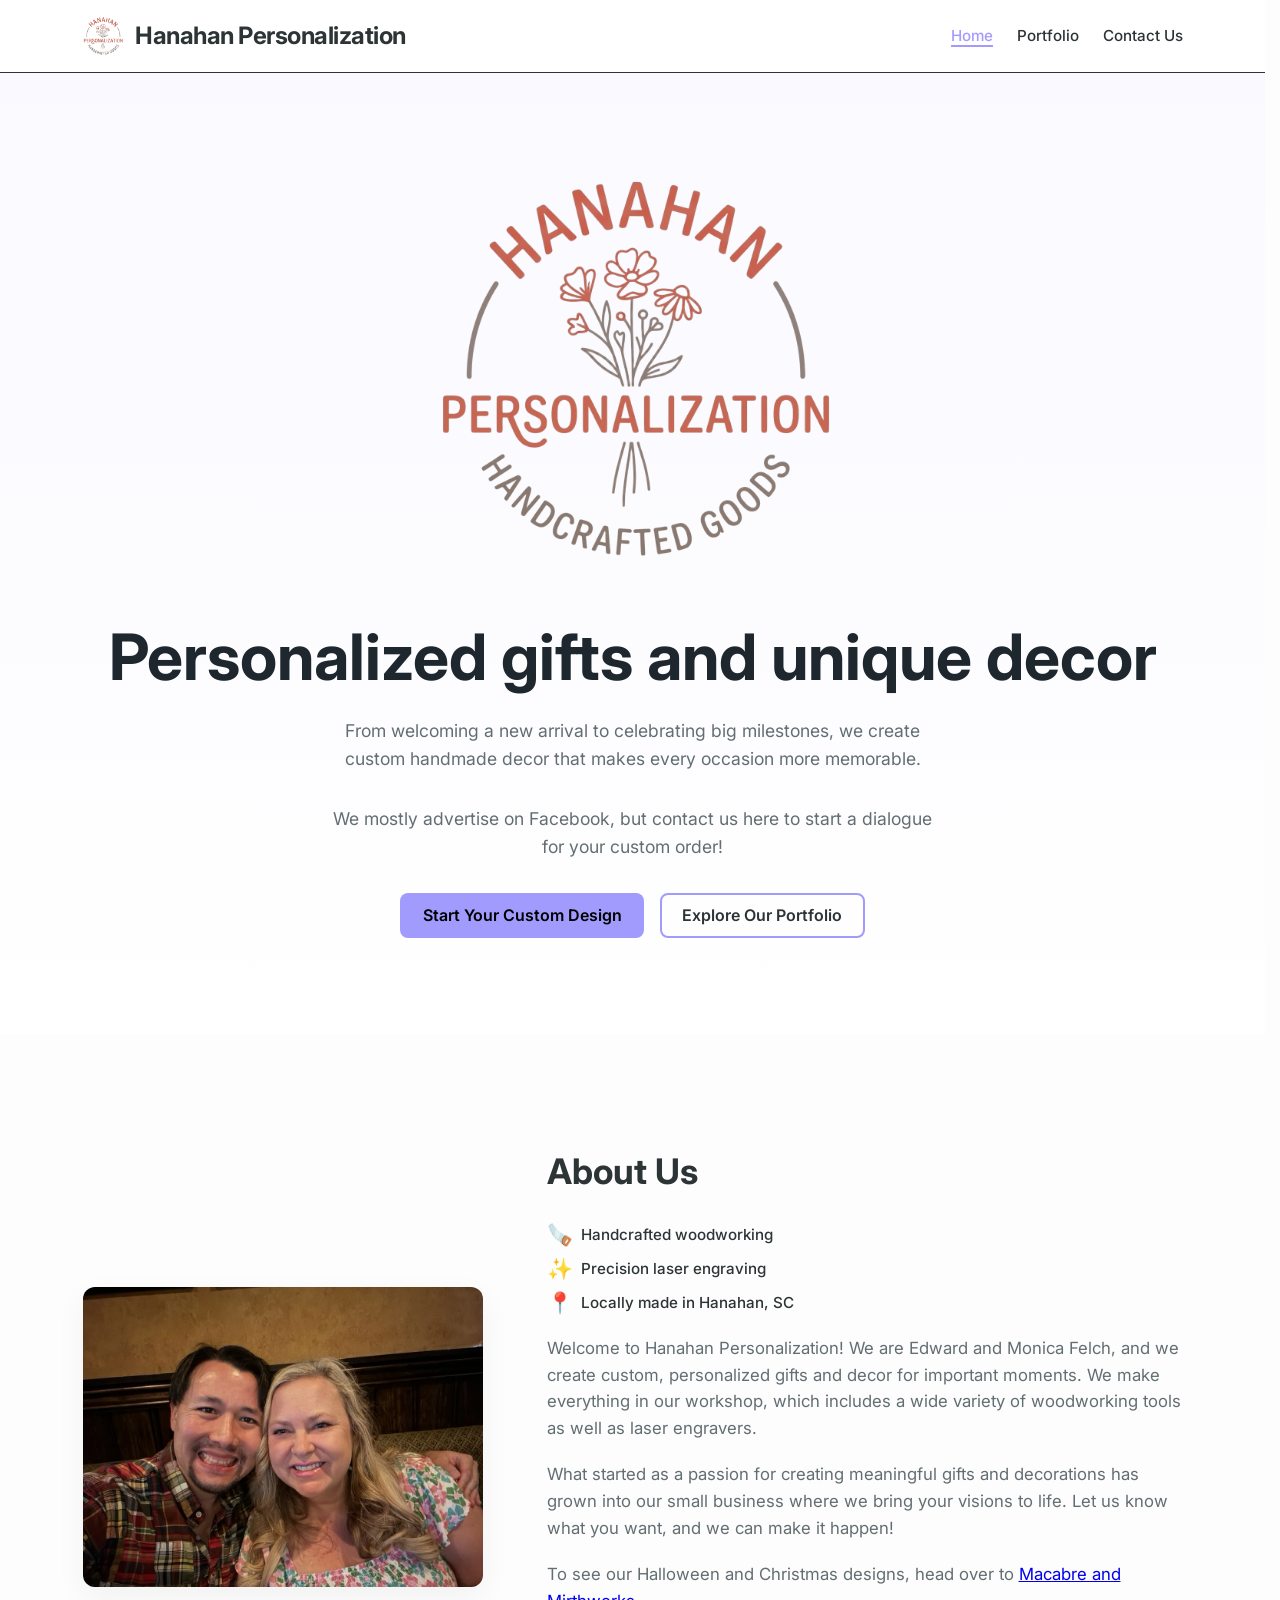
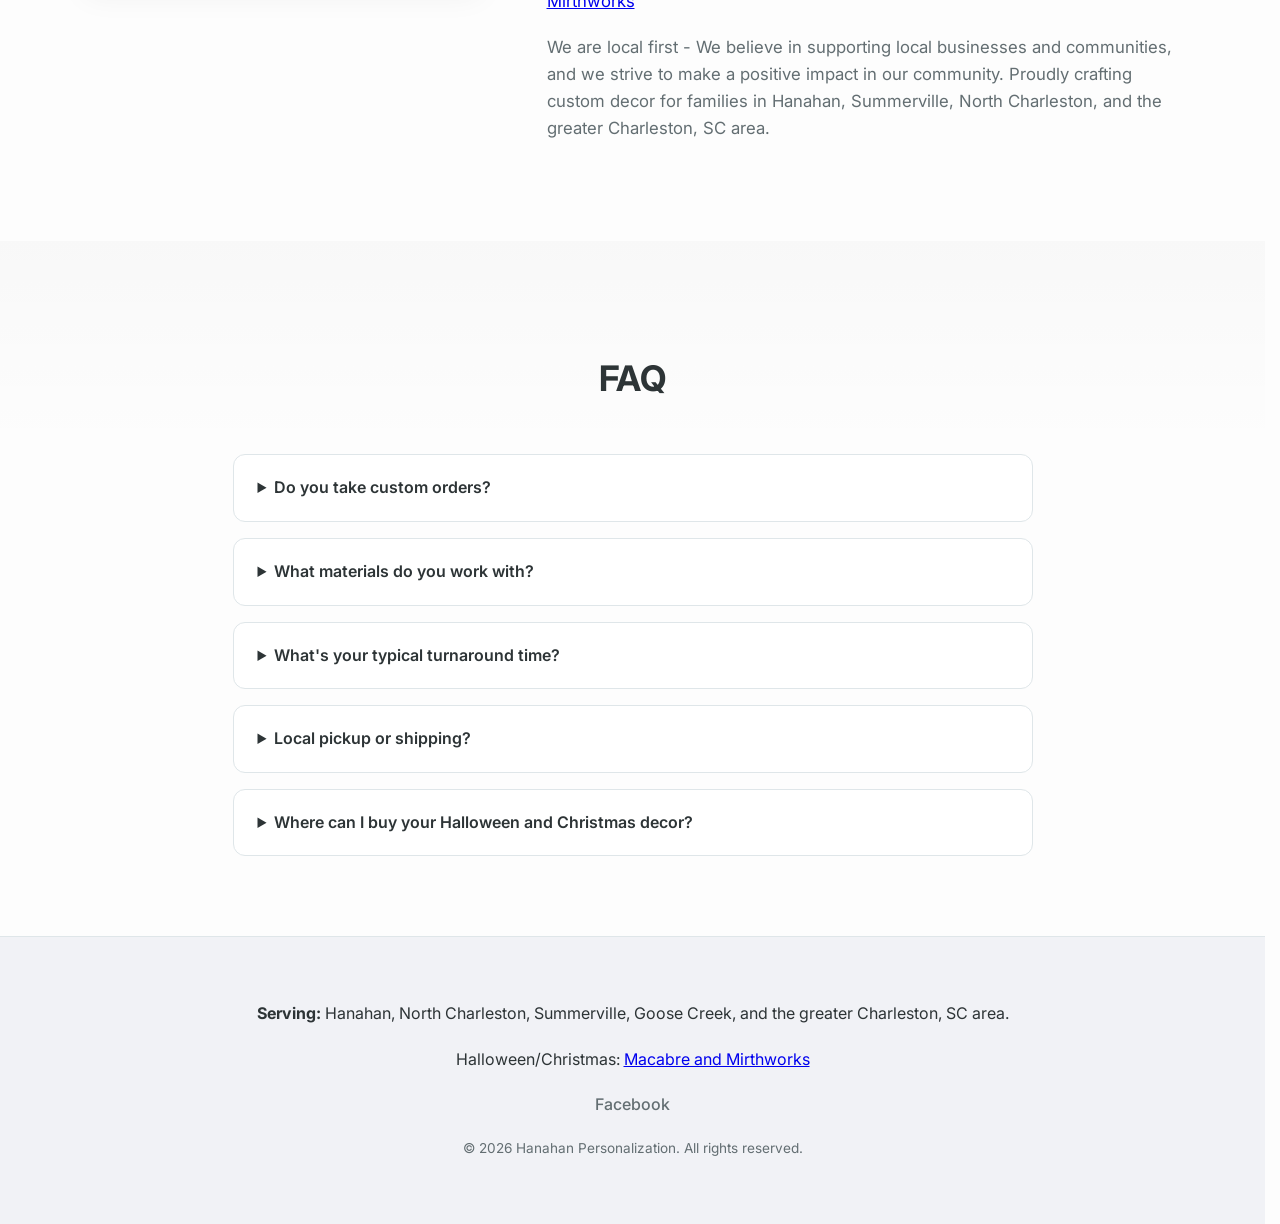
==== commit be526b94: "updates" ====
--- a/index.html
+++ b/index.html
@@ -101,19 +101,20 @@
     <script src="scripts.js" defer></script>
 </head>
 <body>
-
+<a class="skip-link" href="#main">Skip to content</a>
 <header class="site-header">
     <div class="container header-inner">
-        <a class="logo" href="/">
-            <span>Hanahan Personalization</span>
+        <a class="logo" href="/" aria-label="Hanahan Personalization home">
+            <img class="logo-icon" src="images/logo.svg" alt="" aria-hidden="true">
+            <span class="logo-text">Hanahan Personalization</span>
         </a>
-        <button class="nav-toggle" aria-label="Toggle navigation">
-            <span class="bar"></span>
-            <span class="bar"></span>
-            <span class="bar"></span>
+        <button class="nav-toggle" aria-label="Toggle navigation" aria-controls="primary-nav" aria-expanded="false">
+            <span class="bar" aria-hidden="true"></span>
+            <span class="bar" aria-hidden="true"></span>
+            <span class="bar" aria-hidden="true"></span>
         </button>
-        <nav class="nav">
-            <ul>
+        <nav class="nav" aria-label="Primary">
+            <ul id="primary-nav">
                 <li><a class="active" href="/">Home</a></li>
                 <li><a href="portfolio.html">Portfolio</a></li>
                 <li><a href="contact.html">Contact Us</a></li>
@@ -122,7 +123,7 @@
     </div>
 </header>
 
-<main>
+<main id="main">
     <section class="hero">
         <div class="container">
             <div class="hero-logo">
@@ -132,21 +133,21 @@
             <p>From welcoming a new arrival to celebrating big milestones, we create custom handmade decor that makes every occasion more memorable.</p>
             <p>We mostly advertise on Facebook, but contact us here to start a dialogue for your custom order!</p>
             <div class="hero-actions">
-                <a class="btn btn-primary" href="contact.html">Start Your Custom Design</a>
-                <a class="btn btn-secondary" href="portfolio.html">Explore Our Portfolio</a>
+                <a class="btn primary" href="contact.html">Start Your Custom Design</a>
+                <a class="btn secondary" href="portfolio.html">Explore Our Portfolio</a>
             </div>
         </div>
     </section>
-    
-    <section class="section about-us" id="about">
+
+    <section class="section" id="about">
         <div class="container about-inner">
             <div class="about-image">
                 <img src="images/aboutus.webp" alt="Hanahan Personalization Founder" width="600" height="450" loading="lazy">
             </div>
             <div class="about-content">
-                <div class="section-title about-title">
+                <header class="section-header left">
                     <h2>About Us</h2>
-                </div>
+                </header>
                 <ul class="about-highlights">
                     <li><span class="about-icon" aria-hidden="true">🪚</span> Handcrafted woodworking</li>
                     <li><span class="about-icon" aria-hidden="true">✨</span> Precision laser engraving</li>
@@ -159,17 +160,51 @@
             </div>
         </div>
     </section>
+
+    <section class="section alt" id="faq">
+        <div class="container">
+            <header class="section-header">
+                <h2>FAQ</h2>
+            </header>
+            <div class="faq-list">
+                <details>
+                    <summary>Do you take custom orders?</summary>
+                    <p>Yes! Custom orders are most of what we do. Send us a message through our <a href="contact.html">contact form</a> with your idea and timeline, and we'll help bring it to life.</p>
+                </details>
+                <details>
+                    <summary>What materials do you work with?</summary>
+                    <p>Mostly wood and acrylic, engraved or cut with our laser engravers, plus general woodworking for larger pieces like signs and stands. Ask us if you have a specific material in mind.</p>
+                </details>
+                <details>
+                    <summary>What's your typical turnaround time?</summary>
+                    <p>It varies by project complexity and our current order queue. We'll give you an estimate when you reach out with your idea.</p>
+                </details>
+                <details>
+                    <summary>Local pickup or shipping?</summary>
+                    <p>Both! We're based in Hanahan, SC, so local pickup is available, and we also ship within the United States.</p>
+                </details>
+                <details>
+                    <summary>Where can I buy your Halloween and Christmas decor?</summary>
+                    <p>That side of what we make lives on our sister site, <a href="https://www.macabreandmirthworks.com" target="_blank" rel="noopener noreferrer">Macabre and Mirthworks</a>.</p>
+                </details>
+            </div>
+        </div>
+    </section>
 </main>
 
 <footer class="site-footer">
-    <div class="container footer-grid">
-        <div class="footer-info">
-            <p><strong>Serving:</strong> Hanahan, North Charleston, Summerville, Goose Creek, and the greater Charleston, SC area.</p>
-            <p>Halloween/Christmas: <a href="https://www.macabreandmirthworks.com" target="_blank" rel="noopener noreferrer">Macabre and Mirthworks</a></p>
-            <p>&copy; 2026 Hanahan Personalization. All rights reserved.</p>
-        </div>
+    <div class="container footer-inner">
+        <p><strong>Serving:</strong> Hanahan, North Charleston, Summerville, Goose Creek, and the greater Charleston, SC area.</p>
+        <p>Halloween/Christmas: <a href="https://www.macabreandmirthworks.com" target="_blank" rel="noopener noreferrer">Macabre and Mirthworks</a></p>
+        <nav aria-label="Social">
+            <ul class="social-links">
+                <li><a href="https://www.facebook.com/hanahanpersonalization" rel="noopener noreferrer" target="_blank">Facebook</a></li>
+            </ul>
+        </nav>
+        <small class="copyright">&copy; 2026 Hanahan Personalization. All rights reserved.</small>
     </div>
 </footer>
 
+<button class="back-to-top" type="button" aria-label="Back to top">&uarr;</button>
 </body>
 </html>
--- a/layout.css
+++ b/layout.css
@@ -10,6 +10,23 @@
 img { max-width: 100%; height: auto; display: block; border-radius: 8px; }
 
 .container { width: min(1100px, 92%); margin: 0 auto; }
+
+/* Skip link (accessibility) */
+.skip-link {
+    position: absolute;
+    top: 0;
+    left: 0.75rem;
+    z-index: 2000;
+    padding: 0.6rem 1rem;
+    border-radius: 0 0 8px 8px;
+    font-weight: 600;
+    text-decoration: none;
+    transform: translateY(-100%);
+    transition: transform 0.2s ease;
+}
+.skip-link:focus {
+    transform: translateY(0);
+}
 
 /* Header */
 .site-header {
@@ -180,9 +197,12 @@
 
 /* Sections */
 .section { padding: 5rem 0; }
-.section-title { text-align: center; margin-bottom: 3rem; }
-.section-title h2 { font-size: 2.2rem; margin-bottom: 0.5rem; }
-.section-title p { }
+.section-header { text-align: center; margin-bottom: 3rem; }
+.section-header h1,
+.section-header h2 { font-size: 2.2rem; margin-bottom: 0.5rem; }
+.section-header p { max-width: 600px; margin: 0 auto; }
+.section-header.left { text-align: left; margin-bottom: 1.5rem; }
+.section-header.left p { margin: 0; max-width: none; }
 
 /* About Us */
 .about-inner {
@@ -211,10 +231,67 @@
         gap: 2rem;
         text-align: center;
     }
-    .about-content .section-title {
+    .about-content .section-header {
         text-align: center !important;
     }
 }
+
+/* Services */
+.services-list {
+    list-style: none;
+    margin: 0;
+    padding: 0;
+    display: grid;
+    grid-template-columns: repeat(auto-fit, minmax(220px, 1fr));
+    gap: 1.5rem;
+}
+.services-list li {
+    padding: 1.5rem;
+    border-radius: 12px;
+    border: 1px solid;
+}
+.services-list h3 { margin: 0 0 0.5rem; font-size: 1.15rem; }
+.services-list p { margin: 0; font-size: 0.95rem; }
+.services-cta { margin-top: 1rem; text-align: center; }
+
+/* FAQ */
+.faq-list {
+    display: grid;
+    gap: 1rem;
+    max-width: 800px;
+    margin: 0 auto;
+}
+.faq-list details {
+    padding: 1.25rem 1.5rem;
+    border-radius: 12px;
+    border: 1px solid;
+}
+.faq-list summary {
+    font-weight: 600;
+    cursor: pointer;
+}
+.faq-list p { margin: 0.75rem 0 0; }
+
+/* Social button row (About section) */
+.social-row {
+    display: flex;
+    flex-wrap: wrap;
+    gap: 0.75rem;
+    margin-top: 1.5rem;
+}
+
+/* Color/material swatch grid */
+.swatch-sections { display: grid; gap: 2rem; }
+.swatch-header { text-align: center; margin-bottom: 0.8rem; padding-bottom: 0.5rem; border-bottom: 1px solid; }
+.swatch-grid { display: grid; grid-template-columns: repeat(auto-fit, minmax(160px, 1fr)); gap: 0.9rem; }
+.swatch { border: 1px solid; border-radius: 12px; overflow: hidden; display: grid; grid-template-rows: 90px auto; }
+.swatch .chip { width: 100%; height: 90px; border-bottom: 1px solid; }
+.swatch .meta { padding: 0.6rem 0.7rem 0.7rem; }
+.swatch .name { margin: 0 0 0.15rem; font-weight: 700; }
+.swatch .desc { margin: 0; font-size: 0.95rem; }
+.swatch .hex { font-family: ui-monospace, SFMono-Regular, Menlo, Consolas, monospace; font-size: 0.85rem; opacity: 0.9; }
+.legend { text-align: center; margin: 0.2rem 0 0; font-size: 0.95rem; }
+.brand-links { display: flex; flex-wrap: wrap; gap: 0.6rem; justify-content: center; margin-top: 0.6rem; }
 
 /* Product Grid */
 .portfolio-group {
@@ -461,39 +538,46 @@
     padding: 4rem 0; border-top: 1px solid;
     text-align: center;
 }
-.footer-info p {
-    margin: 0.5rem 0;
-}
-.footer-info strong {
-}
-.footer-social { display: flex; justify-content: center; gap: 1.5rem; margin-bottom: 2rem; }
-.footer-social a { font-size: 1.5rem; text-decoration: none; }
-.footer-social a:hover { }
-
-.footer-logo { margin-bottom: 1.5rem; display: flex; justify-content: center; }
-.footer-logo-icon { width: 60px; height: 60px; }
+.footer-inner {
+    display: flex;
+    flex-direction: column;
+    align-items: center;
+    gap: 1.25rem;
+}
+.footer-inner > p { margin: 0; }
+.social-links {
+    list-style: none;
+    display: flex;
+    flex-wrap: wrap;
+    justify-content: center;
+    gap: 1.25rem;
+    margin: 0;
+    padding: 0;
+}
+.social-links a { text-decoration: none; font-weight: 500; }
+.copyright { font-size: 0.85rem; }
 
 .btn {
     display: inline-block; padding: 0.6rem 1.4rem; border-radius: 8px;
     font-weight: 600; text-decoration: none; transition: all 0.2s ease;
     border: none; cursor: pointer;
 }
-.btn-primary { }
-.btn-primary:hover { 
+.btn.primary { }
+.btn.primary:hover {
     transform: translateY(-2px);
 }
-.btn-primary:active {
+.btn.primary:active {
     transform: translateY(0);
 }
-.btn-secondary {
+.btn.secondary {
     background: transparent;
     border: 2px solid;
     padding: calc(0.6rem - 2px) calc(1.4rem - 2px);
 }
-.btn-secondary:hover {
+.btn.secondary:hover {
     transform: translateY(-2px);
 }
-.btn-secondary:active {
+.btn.secondary:active {
     transform: translateY(0);
 }
 
@@ -539,11 +623,6 @@
     display: inline-block;
 }
 
-.about-title {
-    text-align: left;
-    margin-bottom: 1.5rem;
-}
-
 .nav .btn {
     padding: 0.5rem 1.2rem;
     font-size: 0.9rem;
--- a/theme.css
+++ b/theme.css
@@ -20,6 +20,11 @@
     color: var(--text);
 }
 
+.skip-link:focus {
+    background: var(--brand);
+    color: #1e272e;
+}
+
 .nav a {
     color: var(--text);
 }
@@ -87,7 +92,11 @@
     color: var(--muted);
 }
 
-.section-title p {
+.section.alt {
+    background: linear-gradient(180deg, rgba(0,0,0,0.02), rgba(0,0,0,0) 30%);
+}
+
+.section-header p {
     color: var(--muted);
 }
 
@@ -96,6 +105,44 @@
 }
 
 .about-content p {
+    color: var(--muted);
+}
+
+.services-list li {
+    background: var(--panel);
+    border-color: var(--border);
+    box-shadow: 0 6px 16px var(--shadow);
+}
+
+.services-list p {
+    color: var(--muted);
+}
+
+.faq-list details {
+    background: var(--panel);
+    border-color: var(--border);
+}
+
+.faq-list p {
+    color: var(--muted);
+}
+
+.swatch-header {
+    border-color: var(--border);
+}
+
+.swatch {
+    background: var(--panel);
+    border-color: var(--border);
+    box-shadow: 0 6px 20px var(--shadow);
+}
+
+.swatch .chip {
+    border-color: var(--border);
+}
+
+.swatch .desc,
+.legend {
     color: var(--muted);
 }
 
@@ -214,35 +261,35 @@
     border-top-color: var(--border);
 }
 
-.footer-info strong {
-    color: var(--text);
-}
-
-.footer-social a {
-    color: var(--muted);
-}
-
-.footer-social a:hover {
-    color: var(--brand);
-}
-
-.btn-primary {
-    background: var(--brand);
-    color: #000000;
-}
-
-.btn-primary:hover { 
+.social-links a {
+    color: var(--muted);
+}
+
+.social-links a:hover {
+    color: var(--brand);
+}
+
+.copyright {
+    color: var(--muted);
+}
+
+.btn.primary {
+    background: var(--brand);
+    color: #000000;
+}
+
+.btn.primary:hover {
     background: #6c5ce7;
     color: #ffffff;
     box-shadow: 0 4px 12px rgba(162, 155, 254, 0.3);
 }
 
-.btn-secondary {
-    color: var(--text);
-    border-color: var(--brand);
-}
-
-.btn-secondary:hover {
+.btn.secondary {
+    color: var(--text);
+    border-color: var(--brand);
+}
+
+.btn.secondary:hover {
     background: var(--brand);
     color: #000000;
     box-shadow: 0 4px 12px rgba(162, 155, 254, 0.3);
